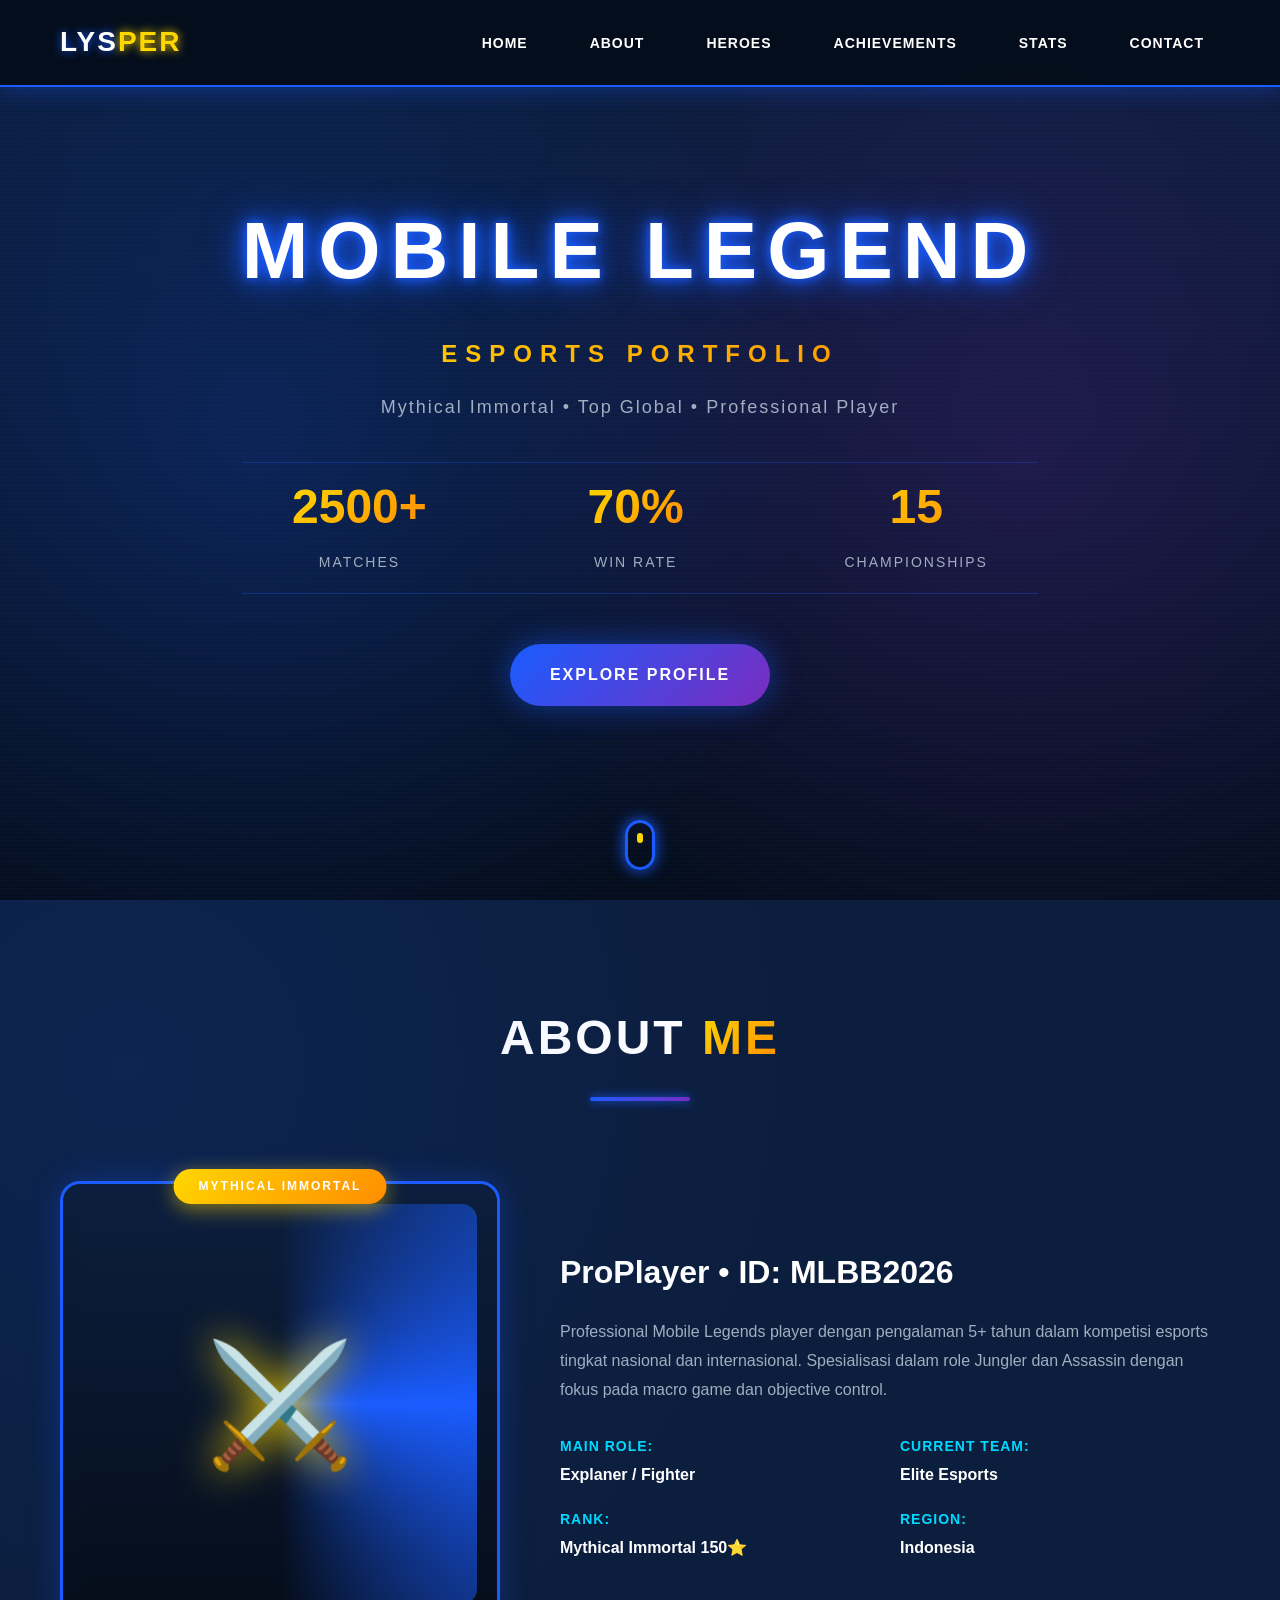
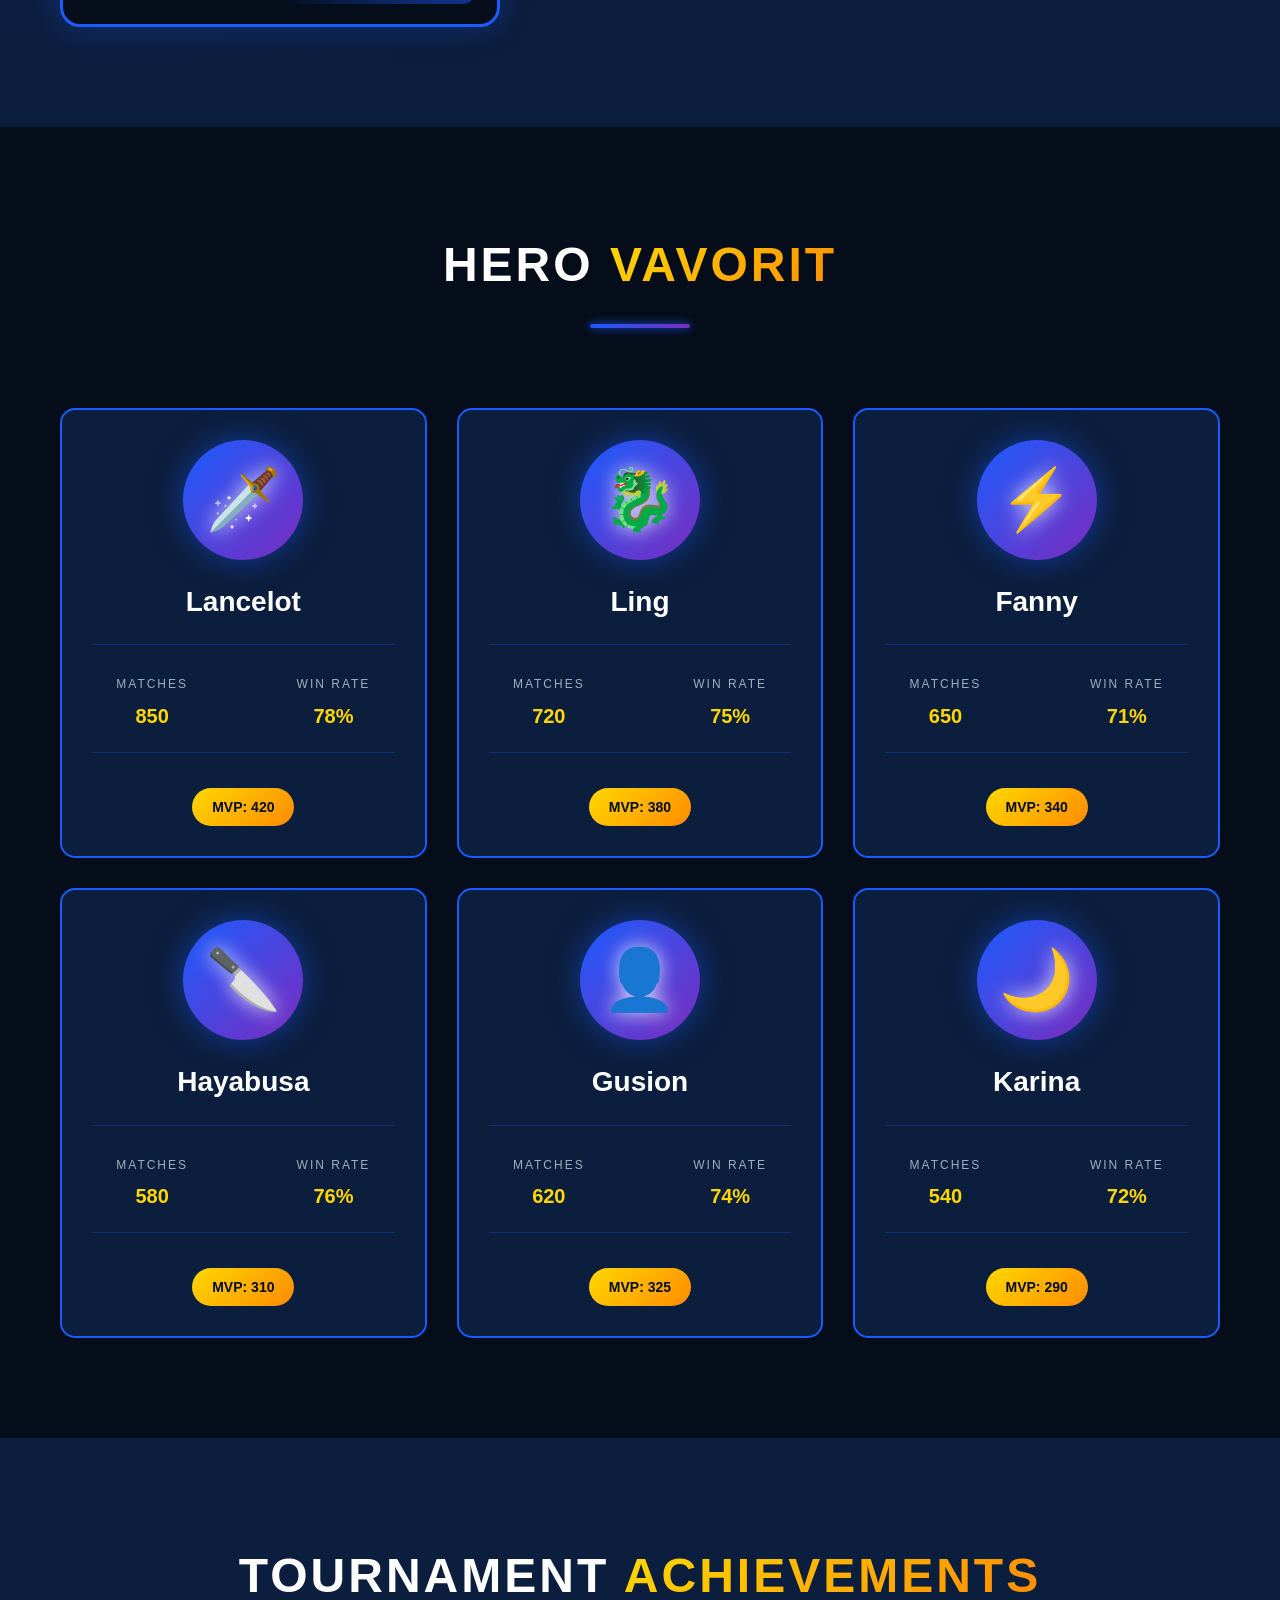
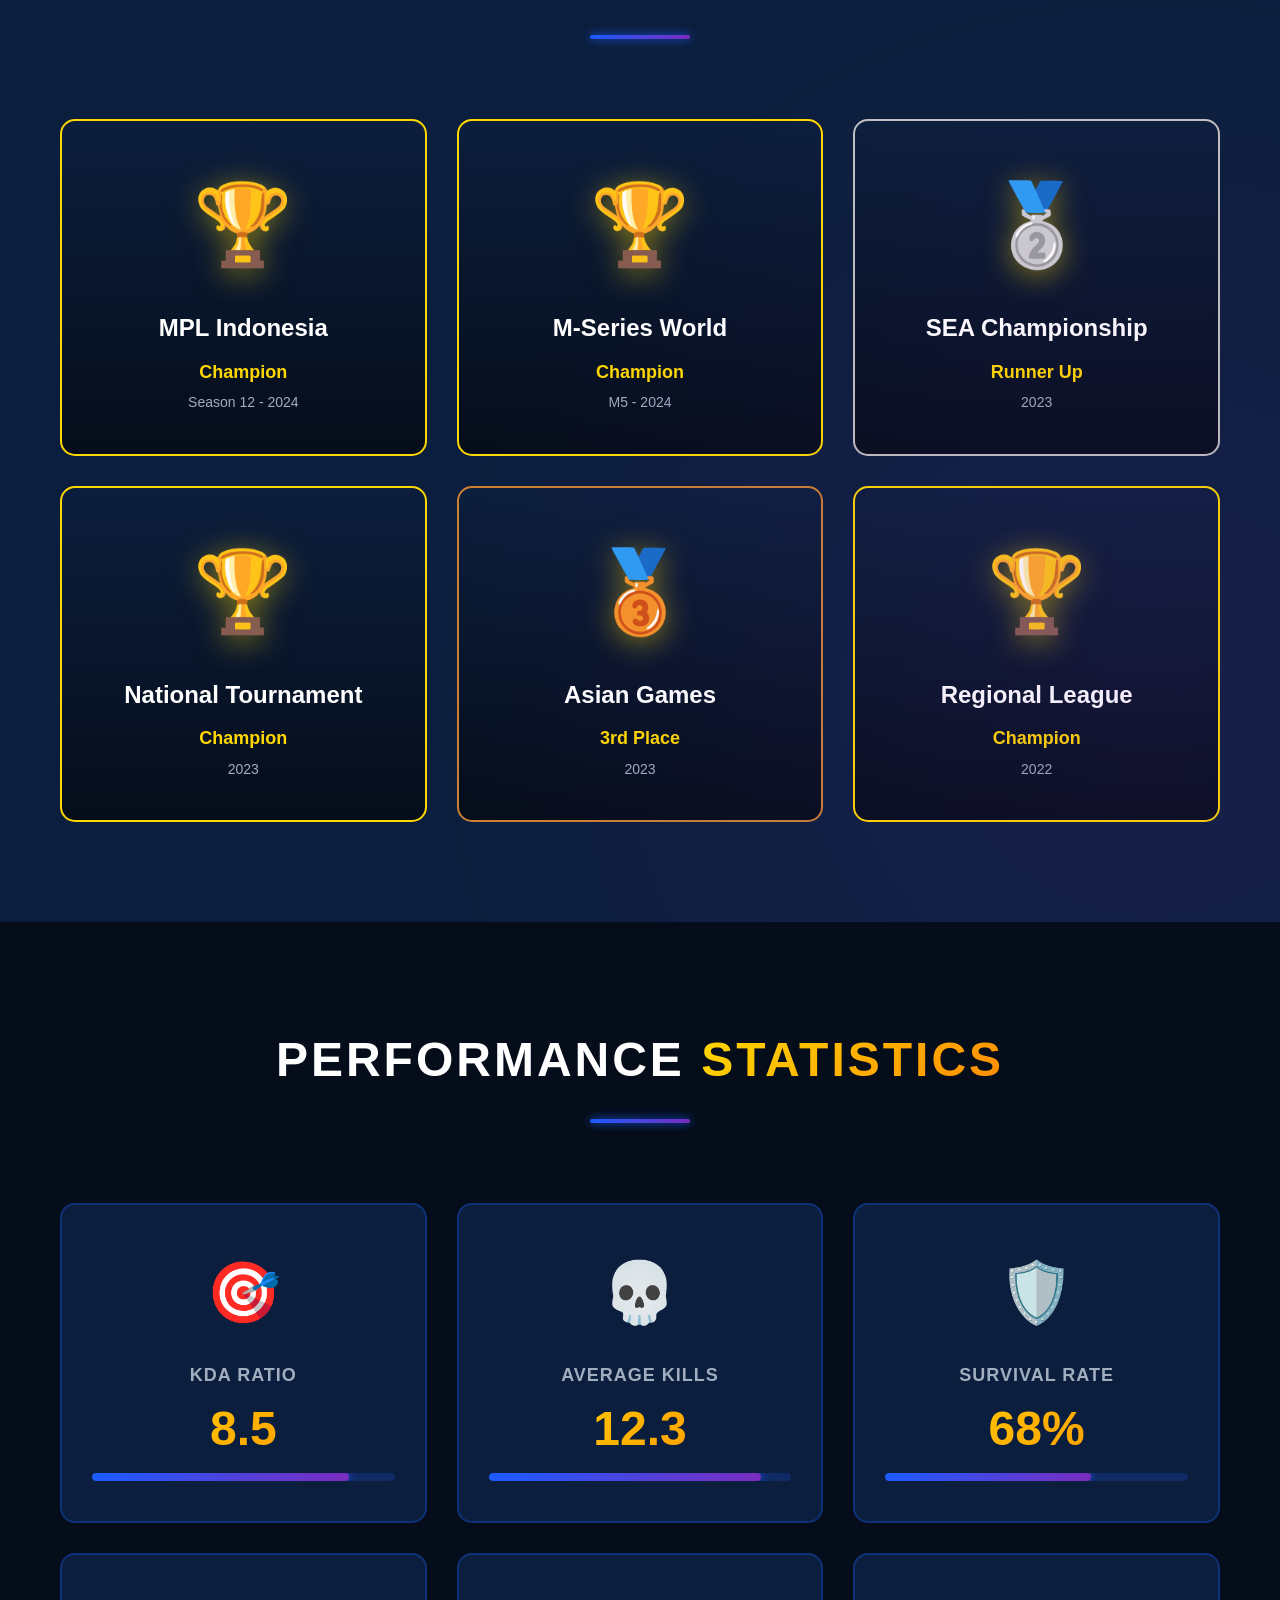
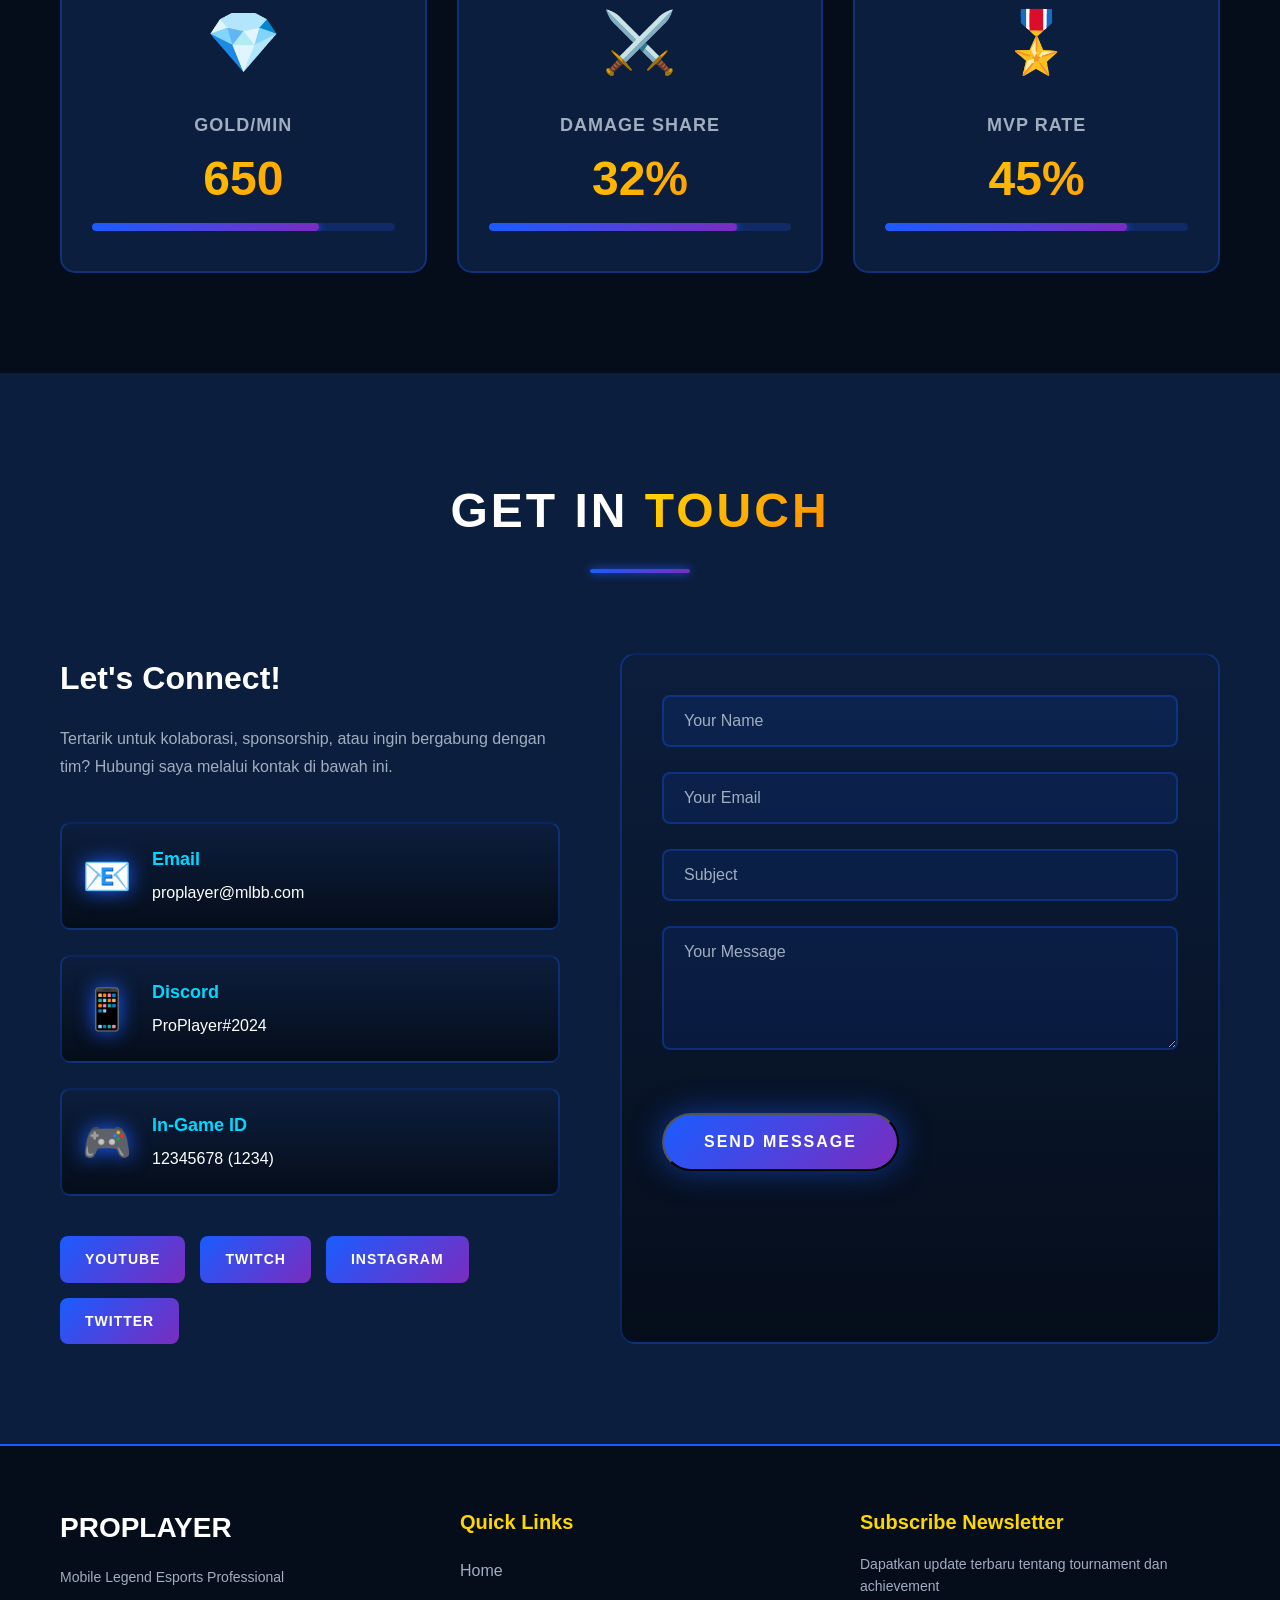
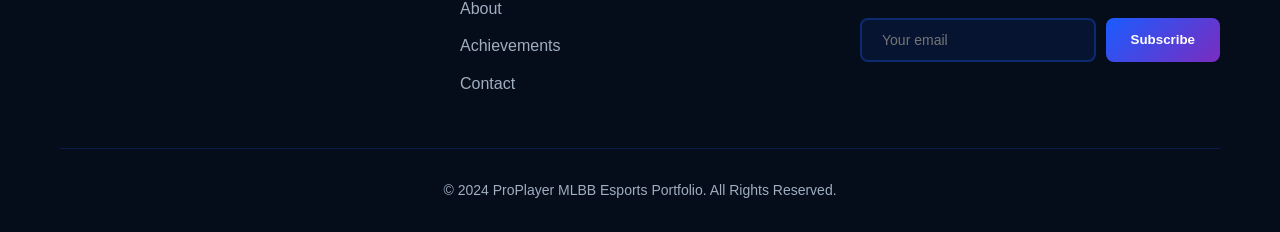
==== Team Lysper/portfolio.html @ 0e36c8f5 "Reorganize project: add Team Lysper and Tugas Pertemuan 2 folders, move existing files to pertemuan " ====
<!DOCTYPE html>
<html lang="id">
<head>
    <meta charset="UTF-8">
    <meta name="viewport" content="width=device-width, initial-scale=1.0">
    <title>ProPlayer - Mobile Legend Esports Portfolio</title>
    <link rel="stylesheet" href="portfolio.css">
</head>
<body>
    <!-- Navigation -->
    <nav class="navbar">
        <div class="container">
            <div class="nav-brand">
                <span class="logo-text">LYS<span class="highlight">PER</span></span>
            </div>
            <ul class="nav-menu">
                <li><a href="#home">Home</a></li>
                <li><a href="#about">About</a></li>
                <li><a href="#heroes">Heroes</a></li>
                <li><a href="#achievements">Achievements</a></li>
                <li><a href="#stats">Stats</a></li>
                <li><a href="#contact">Contact</a></li>
            </ul>
        </div>
    </nav>

    <!-- Hero Section -->
    <section id="home" class="hero">
        <div class="hero-overlay"></div>
        <div class="hero-content">
            <div class="glitch-wrapper">
                <h1 class="glitch" data-text="MOBILE LEGEND">MOBILE LEGEND</h1>
            </div>
            <h2 class="hero-subtitle">ESPORTS PORTFOLIO</h2>
            <p class="hero-description">Mythical Immortal • Top Global • Professional Player</p>
            <div class="hero-stats">
                <div class="stat-item">
                    <div class="stat-number">2500+</div>
                    <div class="stat-label">Matches</div>
                </div>
                <div class="stat-item">
                    <div class="stat-number">70%</div>
                    <div class="stat-label">Win Rate</div>
                </div>
                <div class="stat-item">
                    <div class="stat-number">15</div>
                    <div class="stat-label">Championships</div>
                </div>
            </div>
            <a href="#about" class="btn-primary">Explore Profile</a>
        </div>
        <div class="scroll-indicator">
            <div class="mouse"></div>
        </div>
    </section>

    <!-- About Section -->
    <section id="about" class="about">
        <div class="container">
            <div class="section-header">
                <h2 class="section-title">About <span class="highlight">Me</span></h2>
                <div class="title-underline"></div>
            </div>
            <div class="about-content">
                <div class="about-image">
                    <div class="image-frame">
                        <div class="rank-badge">MYTHICAL IMMORTAL</div>
                        <div class="image-placeholder">
                            <div class="mlbb-icon">⚔️</div>
                        </div>
                    </div>
                </div>
                <div class="about-text">
                    <h3>ProPlayer • ID: <span class="highlight">MLBB2026</span></h3>
                    <p class="about-description">
                        Professional Mobile Legends player dengan pengalaman 5+ tahun dalam kompetisi esports tingkat nasional dan internasional. 
                        Spesialisasi dalam role Jungler dan Assassin dengan fokus pada macro game dan objective control.
                    </p>
                    <div class="info-grid">
                        <div class="info-item">
                            <span class="info-label">Main Role:</span>
                            <span class="info-value">Explaner / Fighter</span>
                        </div>
                        <div class="info-item">
                            <span class="info-label">Current Team:</span>
                            <span class="info-value">Elite Esports</span>
                        </div>
                        <div class="info-item">
                            <span class="info-label">Rank:</span>
                            <span class="info-value">Mythical Immortal 150⭐</span>
                        </div>
                        <div class="info-item">
                            <span class="info-label">Region:</span>
                            <span class="info-value">Indonesia</span>
                        </div>
                    </div>
                </div>
            </div>
        </div>
    </section>

    <!-- Heroes Section -->
    <section id="heroes" class="heroes">
        <div class="container">
            <div class="section-header">
                <h2 class="section-title">Hero <span class="highlight">Vavorit</span></h2>
                <div class="title-underline"></div>
            </div>
            <div class="heroes-grid">
                <div class="hero-card">
                    <div class="hero-image">
                        <div class="hero-icon">🗡️</div>
                    </div>
                    <h3 class="hero-name">Lancelot</h3>
                    <div class="hero-stats">
                        <div class="hero-stat">
                            <span class="stat-label">Matches</span>
                            <span class="stat-value">850</span>
                        </div>
                        <div class="hero-stat">
                            <span class="stat-label">Win Rate</span>
                            <span class="stat-value">78%</span>
                        </div>
                    </div>
                    <div class="hero-badge">MVP: 420</div>
                </div>

                <div class="hero-card">
                    <div class="hero-image">
                        <div class="hero-icon">🐉</div>
                    </div>
                    <h3 class="hero-name">Ling</h3>
                    <div class="hero-stats">
                        <div class="hero-stat">
                            <span class="stat-label">Matches</span>
                            <span class="stat-value">720</span>
                        </div>
                        <div class="hero-stat">
                            <span class="stat-label">Win Rate</span>
                            <span class="stat-value">75%</span>
                        </div>
                    </div>
                    <div class="hero-badge">MVP: 380</div>
                </div>

                <div class="hero-card">
                    <div class="hero-image">
                        <div class="hero-icon">⚡</div>
                    </div>
                    <h3 class="hero-name">Fanny</h3>
                    <div class="hero-stats">
                        <div class="hero-stat">
                            <span class="stat-label">Matches</span>
                            <span class="stat-value">650</span>
                        </div>
                        <div class="hero-stat">
                            <span class="stat-label">Win Rate</span>
                            <span class="stat-value">71%</span>
                        </div>
                    </div>
                    <div class="hero-badge">MVP: 340</div>
                </div>

                <div class="hero-card">
                    <div class="hero-image">
                        <div class="hero-icon">🔪</div>
                    </div>
                    <h3 class="hero-name">Hayabusa</h3>
                    <div class="hero-stats">
                        <div class="hero-stat">
                            <span class="stat-label">Matches</span>
                            <span class="stat-value">580</span>
                        </div>
                        <div class="hero-stat">
                            <span class="stat-label">Win Rate</span>
                            <span class="stat-value">76%</span>
                        </div>
                    </div>
                    <div class="hero-badge">MVP: 310</div>
                </div>

                <div class="hero-card">
                    <div class="hero-image">
                        <div class="hero-icon">👤</div>
                    </div>
                    <h3 class="hero-name">Gusion</h3>
                    <div class="hero-stats">
                        <div class="hero-stat">
                            <span class="stat-label">Matches</span>
                            <span class="stat-value">620</span>
                        </div>
                        <div class="hero-stat">
                            <span class="stat-label">Win Rate</span>
                            <span class="stat-value">74%</span>
                        </div>
                    </div>
                    <div class="hero-badge">MVP: 325</div>
                </div>

                <div class="hero-card">
                    <div class="hero-image">
                        <div class="hero-icon">🌙</div>
                    </div>
                    <h3 class="hero-name">Karina</h3>
                    <div class="hero-stats">
                        <div class="hero-stat">
                            <span class="stat-label">Matches</span>
                            <span class="stat-value">540</span>
                        </div>
                        <div class="hero-stat">
                            <span class="stat-label">Win Rate</span>
                            <span class="stat-value">72%</span>
                        </div>
                    </div>
                    <div class="hero-badge">MVP: 290</div>
                </div>
            </div>
        </div>
    </section>

    <!-- Achievements Section -->
    <section id="achievements" class="achievements">
        <div class="container">
            <div class="section-header">
                <h2 class="section-title">Tournament <span class="highlight">Achievements</span></h2>
                <div class="title-underline"></div>
            </div>
            <div class="achievements-grid">
                <div class="achievement-card gold">
                    <div class="achievement-icon">🏆</div>
                    <h3>MPL Indonesia</h3>
                    <p class="achievement-position">Champion</p>
                    <p class="achievement-year">Season 12 - 2024</p>
                </div>
                <div class="achievement-card gold">
                    <div class="achievement-icon">🏆</div>
                    <h3>M-Series World</h3>
                    <p class="achievement-position">Champion</p>
                    <p class="achievement-year">M5 - 2024</p>
                </div>
                <div class="achievement-card silver">
                    <div class="achievement-icon">🥈</div>
                    <h3>SEA Championship</h3>
                    <p class="achievement-position">Runner Up</p>
                    <p class="achievement-year">2023</p>
                </div>
                <div class="achievement-card gold">
                    <div class="achievement-icon">🏆</div>
                    <h3>National Tournament</h3>
                    <p class="achievement-position">Champion</p>
                    <p class="achievement-year">2023</p>
                </div>
                <div class="achievement-card bronze">
                    <div class="achievement-icon">🥉</div>
                    <h3>Asian Games</h3>
                    <p class="achievement-position">3rd Place</p>
                    <p class="achievement-year">2023</p>
                </div>
                <div class="achievement-card gold">
                    <div class="achievement-icon">🏆</div>
                    <h3>Regional League</h3>
                    <p class="achievement-position">Champion</p>
                    <p class="achievement-year">2022</p>
                </div>
            </div>
        </div>
    </section>

    <!-- Stats Section -->
    <section id="stats" class="stats">
        <div class="container">
            <div class="section-header">
                <h2 class="section-title">Performance <span class="highlight">Statistics</span></h2>
                <div class="title-underline"></div>
            </div>
            <div class="stats-grid">
                <div class="stat-card">
                    <div class="stat-icon">🎯</div>
                    <h3 class="stat-title">KDA Ratio</h3>
                    <p class="stat-number">8.5</p>
                    <div class="stat-bar">
                        <div class="stat-fill" style="width: 85%"></div>
                    </div>
                </div>
                <div class="stat-card">
                    <div class="stat-icon">💀</div>
                    <h3 class="stat-title">Average Kills</h3>
                    <p class="stat-number">12.3</p>
                    <div class="stat-bar">
                        <div class="stat-fill" style="width: 90%"></div>
                    </div>
                </div>
                <div class="stat-card">
                    <div class="stat-icon">🛡️</div>
                    <h3 class="stat-title">Survival Rate</h3>
                    <p class="stat-number">68%</p>
                    <div class="stat-bar">
                        <div class="stat-fill" style="width: 68%"></div>
                    </div>
                </div>
                <div class="stat-card">
                    <div class="stat-icon">💎</div>
                    <h3 class="stat-title">Gold/Min</h3>
                    <p class="stat-number">650</p>
                    <div class="stat-bar">
                        <div class="stat-fill" style="width: 75%"></div>
                    </div>
                </div>
                <div class="stat-card">
                    <div class="stat-icon">⚔️</div>
                    <h3 class="stat-title">Damage Share</h3>
                    <p class="stat-number">32%</p>
                    <div class="stat-bar">
                        <div class="stat-fill" style="width: 82%"></div>
                    </div>
                </div>
                <div class="stat-card">
                    <div class="stat-icon">🎖️</div>
                    <h3 class="stat-title">MVP Rate</h3>
                    <p class="stat-number">45%</p>
                    <div class="stat-bar">
                        <div class="stat-fill" style="width: 80%"></div>
                    </div>
                </div>
            </div>
        </div>
    </section>

    <!-- Contact Section -->
    <section id="contact" class="contact">
        <div class="container">
            <div class="section-header">
                <h2 class="section-title">Get In <span class="highlight">Touch</span></h2>
                <div class="title-underline"></div>
            </div>
            <div class="contact-content">
                <div class="contact-info">
                    <h3>Let's Connect!</h3>
                    <p>Tertarik untuk kolaborasi, sponsorship, atau ingin bergabung dengan tim? Hubungi saya melalui kontak di bawah ini.</p>
                    <div class="contact-methods">
                        <div class="contact-method">
                            <div class="method-icon">📧</div>
                            <div class="method-info">
                                <h4>Email</h4>
                                <p>proplayer@mlbb.com</p>
                            </div>
                        </div>
                        <div class="contact-method">
                            <div class="method-icon">📱</div>
                            <div class="method-info">
                                <h4>Discord</h4>
                                <p>ProPlayer#2024</p>
                            </div>
                        </div>
                        <div class="contact-method">
                            <div class="method-icon">🎮</div>
                            <div class="method-info">
                                <h4>In-Game ID</h4>
                                <p>12345678 (1234)</p>
                            </div>
                        </div>
                    </div>
                    <div class="social-links">
                        <a href="#" class="social-link">YOUTUBE</a>
                        <a href="#" class="social-link">TWITCH</a>
                        <a href="#" class="social-link">INSTAGRAM</a>
                        <a href="#" class="social-link">TWITTER</a>
                    </div>
                </div>
                <div class="contact-form">
                    <form>
                        <div class="form-group">
                            <input type="text" placeholder="Your Name" required>
                        </div>
                        <div class="form-group">
                            <input type="email" placeholder="Your Email" required>
                        </div>
                        <div class="form-group">
                            <input type="text" placeholder="Subject">
                        </div>
                        <div class="form-group">
                            <textarea rows="5" placeholder="Your Message" required></textarea>
                        </div>
                        <button type="submit" class="btn-primary">Send Message</button>
                    </form>
                </div>
            </div>
        </div>
    </section>

    <!-- Footer -->
    <footer class="footer">
        <div class="container">
            <div class="footer-content">
                <div class="footer-brand">
                    <h3>PRO<span class="highlight">PLAYER</span></h3>
                    <p>Mobile Legend Esports Professional</p>
                </div>
                <div class="footer-links">
                    <h4>Quick Links</h4>
                    <ul>
                        <li><a href="#home">Home</a></li>
                        <li><a href="#about">About</a></li>
                        <li><a href="#achievements">Achievements</a></li>
                        <li><a href="#contact">Contact</a></li>
                    </ul>
                </div>
                <div class="footer-newsletter">
                    <h4>Subscribe Newsletter</h4>
                    <p>Dapatkan update terbaru tentang tournament dan achievement</p>
                    <div class="newsletter-form">
                        <input type="email" placeholder="Your email">
                        <button type="submit" class="btn-subscribe">Subscribe</button>
                    </div>
                </div>
            </div>
            <div class="footer-bottom">
                <p>&copy; 2024 ProPlayer MLBB Esports Portfolio. All Rights Reserved.</p>
            </div>
        </div>
    </footer>
</body>
</html>
---- Team Lysper/portfolio.css ----
/* ==================== */
/* RESET & BASE STYLES */
/* ==================== */

* {
    margin: 0;
    padding: 0;
    box-sizing: border-box;
}

:root {
    /* Mobile Legend Color Palette */
    --primary-blue: #1a5cff;
    --primary-purple: #7b2cbf;
    --primary-gold: #ffd700;
    --secondary-blue: #0ea5e9;
    --dark-blue: #0c1e3d;
    --darker-blue: #050d1a;
    --accent-cyan: #00d9ff;
    --accent-pink: #ff006e;
    --text-white: #ffffff;
    --text-gray: #a0aec0;
    --gradient-primary: linear-gradient(135deg, #1a5cff 0%, #7b2cbf 100%);
    --gradient-gold: linear-gradient(135deg, #ffd700 0%, #ff8c00 100%);
    --gradient-dark: linear-gradient(180deg, #0c1e3d 0%, #050d1a 100%);
}

html {
    scroll-behavior: smooth;
}

body {
    font-family: 'Segoe UI', Tahoma, Geneva, Verdana, sans-serif;
    background: var(--darker-blue);
    color: var(--text-white);
    line-height: 1.6;
    overflow-x: hidden;
}

.container {
    max-width: 1200px;
    margin: 0 auto;
    padding: 0 20px;
}

section {
    padding: 100px 0;
    position: relative;
}

/* ==================== */
/* NAVIGATION */
/* ==================== */

.navbar {
    position: fixed;
    top: 0;
    width: 100%;
    background: rgba(5, 13, 26, 0.95);
    backdrop-filter: blur(10px);
    z-index: 1000;
    padding: 20px 0;
    border-bottom: 2px solid var(--primary-blue);
    box-shadow: 0 4px 20px rgba(26, 92, 255, 0.3);
}

.navbar .container {
    display: flex;
    justify-content: space-between;
    align-items: center;
}

.nav-brand .logo-text {
    font-size: 28px;
    font-weight: bold;
    letter-spacing: 2px;
    color: var(--text-white);
    text-shadow: 0 0 10px var(--primary-blue);
}

.nav-brand .highlight {
    color: var(--primary-gold);
    text-shadow: 0 0 10px var(--primary-gold);
}

.nav-menu {
    display: flex;
    list-style: none;
    gap: 30px;
}

.nav-menu a {
    color: var(--text-white);
    text-decoration: none;
    font-weight: 600;
    font-size: 14px;
    letter-spacing: 1px;
    text-transform: uppercase;
    padding: 8px 16px;
    border-radius: 5px;
    transition: all 0.3s ease;
    position: relative;
}

.nav-menu a::before {
    content: '';
    position: absolute;
    bottom: 0;
    left: 50%;
    width: 0;
    height: 2px;
    background: var(--gradient-primary);
    transition: all 0.3s ease;
    transform: translateX(-50%);
}

.nav-menu a:hover {
    color: var(--accent-cyan);
    text-shadow: 0 0 10px var(--accent-cyan);
}

.nav-menu a:hover::before {
    width: 100%;
}

/* ==================== */
/* HERO SECTION */
/* ==================== */

.hero {
    height: 100vh;
    display: flex;
    align-items: center;
    justify-content: center;
    position: relative;
    background: var(--gradient-dark);
    overflow: hidden;
}

.hero::before {
    content: '';
    position: absolute;
    top: 0;
    left: 0;
    right: 0;
    bottom: 0;
    background: 
        radial-gradient(circle at 20% 50%, rgba(26, 92, 255, 0.2) 0%, transparent 50%),
        radial-gradient(circle at 80% 50%, rgba(123, 44, 191, 0.2) 0%, transparent 50%);
    animation: pulse 8s ease-in-out infinite;
}

@keyframes pulse {
    0%, 100% { opacity: 0.5; }
    50% { opacity: 1; }
}

.hero-overlay {
    position: absolute;
    top: 0;
    left: 0;
    right: 0;
    bottom: 0;
    background: 
        repeating-linear-gradient(
            0deg,
            transparent,
            transparent 2px,
            rgba(26, 92, 255, 0.03) 2px,
            rgba(26, 92, 255, 0.03) 4px
        );
    pointer-events: none;
}

.hero-content {
    text-align: center;
    z-index: 10;
    position: relative;
}

/* Glitch Effect */
.glitch-wrapper {
    position: relative;
}

.glitch {
    font-size: 80px;
    font-weight: 900;
    letter-spacing: 10px;
    color: var(--text-white);
    text-shadow: 
        0 0 10px var(--primary-blue),
        0 0 20px var(--primary-blue),
        0 0 40px var(--primary-blue);
    animation: glitch 3s infinite;
    position: relative;
}

@keyframes glitch {
    0%, 90%, 100% {
        transform: translate(0);
    }
    20% {
        transform: translate(-2px, 2px);
    }
    40% {
        transform: translate(-2px, -2px);
    }
    60% {
        transform: translate(2px, 2px);
    }
    80% {
        transform: translate(2px, -2px);
    }
}

.hero-subtitle {
    font-size: 24px;
    letter-spacing: 8px;
    margin-top: 20px;
    background: var(--gradient-gold);
    -webkit-background-clip: text;
    -webkit-text-fill-color: transparent;
    background-clip: text;
    font-weight: 700;
}

.hero-description {
    font-size: 18px;
    color: var(--text-gray);
    margin: 20px 0 40px;
    letter-spacing: 2px;
}

.hero-stats {
    display: flex;
    justify-content: center;
    gap: 60px;
    margin: 40px 0;
}

.stat-item {
    text-align: center;
}

.stat-number {
    font-size: 48px;
    font-weight: 900;
    background: var(--gradient-gold);
    -webkit-background-clip: text;
    -webkit-text-fill-color: transparent;
    background-clip: text;
    line-height: 1;
}

.stat-label {
    font-size: 14px;
    color: var(--text-gray);
    text-transform: uppercase;
    letter-spacing: 2px;
    margin-top: 10px;
}

.btn-primary {
    display: inline-block;
    padding: 18px 40px;
    background: var(--gradient-primary);
    color: var(--text-white);
    text-decoration: none;
    font-weight: 700;
    font-size: 16px;
    letter-spacing: 2px;
    text-transform: uppercase;
    border-radius: 50px;
    margin-top: 30px;
    box-shadow: 0 0 30px rgba(26, 92, 255, 0.5);
    transition: all 0.3s ease;
    position: relative;
    overflow: hidden;
}

.btn-primary::before {
    content: '';
    position: absolute;
    top: 50%;
    left: 50%;
    width: 0;
    height: 0;
    border-radius: 50%;
    background: rgba(255, 255, 255, 0.2);
    transform: translate(-50%, -50%);
    transition: width 0.6s, height 0.6s;
}

.btn-primary:hover::before {
    width: 300px;
    height: 300px;
}

.btn-primary:hover {
    transform: translateY(-5px);
    box-shadow: 0 10px 40px rgba(26, 92, 255, 0.8);
}

/* Scroll Indicator */
.scroll-indicator {
    position: absolute;
    bottom: 30px;
    left: 50%;
    transform: translateX(-50%);
    animation: bounce 2s infinite;
}

@keyframes bounce {
    0%, 20%, 50%, 80%, 100% {
        transform: translateX(-50%) translateY(0);
    }
    40% {
        transform: translateX(-50%) translateY(-20px);
    }
    60% {
        transform: translateX(-50%) translateY(-10px);
    }
}

.mouse {
    width: 30px;
    height: 50px;
    border: 3px solid var(--primary-blue);
    border-radius: 20px;
    position: relative;
    box-shadow: 0 0 15px var(--primary-blue);
}

.mouse::before {
    content: '';
    position: absolute;
    top: 10px;
    left: 50%;
    width: 6px;
    height: 10px;
    background: var(--primary-gold);
    border-radius: 3px;
    transform: translateX(-50%);
    animation: scroll 1.5s infinite;
}

@keyframes scroll {
    0% {
        top: 10px;
        opacity: 1;
    }
    100% {
        top: 30px;
        opacity: 0;
    }
}

/* ==================== */
/* SECTION HEADERS */
/* ==================== */

.section-header {
    text-align: center;
    margin-bottom: 80px;
}

.section-title {
    font-size: 48px;
    font-weight: 900;
    letter-spacing: 3px;
    text-transform: uppercase;
    margin-bottom: 20px;
}

.section-title .highlight {
    background: var(--gradient-gold);
    -webkit-background-clip: text;
    -webkit-text-fill-color: transparent;
    background-clip: text;
}

.title-underline {
    width: 100px;
    height: 4px;
    background: var(--gradient-primary);
    margin: 0 auto;
    border-radius: 2px;
    box-shadow: 0 0 10px var(--primary-blue);
}

/* ==================== */
/* ABOUT SECTION */
/* ==================== */

.about {
    background: var(--dark-blue);
    position: relative;
}

.about::before {
    content: '';
    position: absolute;
    top: 0;
    left: 0;
    right: 0;
    bottom: 0;
    background: 
        radial-gradient(circle at 10% 20%, rgba(26, 92, 255, 0.1) 0%, transparent 50%);
    pointer-events: none;
}

.about-content {
    display: grid;
    grid-template-columns: 1fr 1.5fr;
    gap: 60px;
    align-items: center;
}

.about-image {
    position: relative;
}

.image-frame {
    position: relative;
    border: 3px solid var(--primary-blue);
    border-radius: 20px;
    padding: 20px;
    background: var(--gradient-dark);
    box-shadow: 0 0 30px rgba(26, 92, 255, 0.3);
    transition: all 0.5s ease;
}

.image-frame:hover {
    transform: translateY(-10px);
    box-shadow: 0 20px 50px rgba(26, 92, 255, 0.5);
}

.rank-badge {
    position: absolute;
    top: -15px;
    left: 50%;
    transform: translateX(-50%);
    background: var(--gradient-gold);
    padding: 8px 25px;
    border-radius: 20px;
    font-weight: 900;
    font-size: 12px;
    letter-spacing: 2px;
    box-shadow: 0 5px 20px rgba(255, 215, 0, 0.5);
    z-index: 10;
}

.image-placeholder {
    width: 100%;
    height: 400px;
    background: var(--gradient-dark);
    border-radius: 15px;
    display: flex;
    align-items: center;
    justify-content: center;
    position: relative;
    overflow: hidden;
}

.image-placeholder::before {
    content: '';
    position: absolute;
    top: -50%;
    left: -50%;
    width: 200%;
    height: 200%;
    background: conic-gradient(
        from 0deg,
        transparent 0deg,
        var(--primary-blue) 90deg,
        transparent 180deg
    );
    animation: rotate 4s linear infinite;
}

@keyframes rotate {
    100% {
        transform: rotate(360deg);
    }
}

.mlbb-icon {
    font-size: 120px;
    z-index: 10;
    position: relative;
    filter: drop-shadow(0 0 20px var(--primary-gold));
}

.about-text h3 {
    font-size: 32px;
    margin-bottom: 20px;
    color: var(--text-white);
}

.about-description {
    color: var(--text-gray);
    font-size: 16px;
    line-height: 1.8;
    margin-bottom: 30px;
}

.info-grid {
    display: grid;
    grid-template-columns: repeat(2, 1fr);
    gap: 20px;
}

.info-item {
    display: flex;
    flex-direction: column;
    gap: 5px;
}

.info-label {
    color: var(--accent-cyan);
    font-size: 14px;
    font-weight: 600;
    text-transform: uppercase;
    letter-spacing: 1px;
}

.info-value {
    color: var(--text-white);
    font-size: 16px;
    font-weight: 700;
}

/* ==================== */
/* HEROES SECTION */
/* ==================== */

.heroes {
    background: var(--darker-blue);
}

.heroes-grid {
    display: grid;
    grid-template-columns: repeat(auto-fit, minmax(300px, 1fr));
    gap: 30px;
}

.hero-card {
    background: var(--dark-blue);
    border: 2px solid var(--primary-blue);
    border-radius: 15px;
    padding: 30px;
    text-align: center;
    transition: all 0.4s ease;
    position: relative;
    overflow: hidden;
}

.hero-card::before {
    content: '';
    position: absolute;
    top: 0;
    left: -100%;
    width: 100%;
    height: 100%;
    background: linear-gradient(90deg, transparent, rgba(26, 92, 255, 0.2), transparent);
    transition: left 0.5s ease;
}

.hero-card:hover::before {
    left: 100%;
}

.hero-card:hover {
    transform: translateY(-15px) scale(1.05);
    box-shadow: 0 20px 50px rgba(26, 92, 255, 0.6);
    border-color: var(--accent-cyan);
}

.hero-image {
    width: 120px;
    height: 120px;
    margin: 0 auto 20px;
    background: var(--gradient-primary);
    border-radius: 50%;
    display: flex;
    align-items: center;
    justify-content: center;
    box-shadow: 0 0 30px rgba(26, 92, 255, 0.5);
    transition: all 0.4s ease;
}

.hero-card:hover .hero-image {
    transform: rotateY(360deg);
    box-shadow: 0 0 50px rgba(0, 217, 255, 0.8);
}

.hero-icon {
    font-size: 60px;
    filter: drop-shadow(0 0 10px rgba(255, 255, 255, 0.8));
}

.hero-name {
    font-size: 28px;
    font-weight: 900;
    margin-bottom: 20px;
    color: var(--text-white);
}

.hero-stats {
    display: flex;
    justify-content: space-around;
    margin: 20px 0;
    padding: 20px 0;
    border-top: 1px solid rgba(26, 92, 255, 0.3);
    border-bottom: 1px solid rgba(26, 92, 255, 0.3);
}

.hero-stat {
    display: flex;
    flex-direction: column;
    gap: 5px;
}

.hero-stat .stat-label {
    font-size: 12px;
    color: var(--text-gray);
}

.hero-stat .stat-value {
    font-size: 20px;
    font-weight: 900;
    color: var(--primary-gold);
}

.hero-badge {
    display: inline-block;
    background: var(--gradient-gold);
    padding: 8px 20px;
    border-radius: 20px;
    font-weight: 700;
    font-size: 14px;
    color: var(--darker-blue);
    margin-top: 15px;
}

/* ==================== */
/* ACHIEVEMENTS SECTION */
/* ==================== */

.achievements {
    background: var(--dark-blue);
    position: relative;
}

.achievements::after {
    content: '';
    position: absolute;
    top: 0;
    left: 0;
    right: 0;
    bottom: 0;
    background: 
        radial-gradient(circle at 90% 80%, rgba(123, 44, 191, 0.1) 0%, transparent 50%);
    pointer-events: none;
}

.achievements-grid {
    display: grid;
    grid-template-columns: repeat(auto-fit, minmax(280px, 1fr));
    gap: 30px;
}

.achievement-card {
    background: var(--gradient-dark);
    border-radius: 15px;
    padding: 40px 30px;
    text-align: center;
    transition: all 0.4s ease;
    position: relative;
    overflow: hidden;
    border: 2px solid transparent;
}

.achievement-card::before {
    content: '';
    position: absolute;
    top: -50%;
    left: -50%;
    width: 200%;
    height: 200%;
    background: radial-gradient(circle, rgba(255, 215, 0, 0.1) 0%, transparent 70%);
    opacity: 0;
    transition: opacity 0.4s ease;
}

.achievement-card:hover::before {
    opacity: 1;
}

.achievement-card.gold {
    border-color: var(--primary-gold);
}

.achievement-card.silver {
    border-color: #c0c0c0;
}

.achievement-card.bronze {
    border-color: #cd7f32;
}

.achievement-card:hover {
    transform: translateY(-10px) rotateX(5deg);
    box-shadow: 0 20px 50px rgba(255, 215, 0, 0.3);
}

.achievement-icon {
    font-size: 80px;
    margin-bottom: 20px;
    filter: drop-shadow(0 5px 15px rgba(255, 215, 0, 0.5));
    animation: float 3s ease-in-out infinite;
}

@keyframes float {
    0%, 100% {
        transform: translateY(0);
    }
    50% {
        transform: translateY(-15px);
    }
}

.achievement-card h3 {
    font-size: 24px;
    font-weight: 900;
    margin-bottom: 10px;
    color: var(--text-white);
}

.achievement-position {
    font-size: 18px;
    font-weight: 700;
    color: var(--primary-gold);
    margin-bottom: 5px;
}

.achievement-year {
    font-size: 14px;
    color: var(--text-gray);
}

/* ==================== */
/* STATS SECTION */
/* ==================== */

.stats {
    background: var(--darker-blue);
}

.stats-grid {
    display: grid;
    grid-template-columns: repeat(auto-fit, minmax(300px, 1fr));
    gap: 30px;
}

.stat-card {
    background: var(--dark-blue);
    border: 2px solid rgba(26, 92, 255, 0.3);
    border-radius: 15px;
    padding: 40px 30px;
    text-align: center;
    transition: all 0.3s ease;
    position: relative;
    overflow: hidden;
}

.stat-card::before {
    content: '';
    position: absolute;
    top: 0;
    left: 0;
    width: 100%;
    height: 100%;
    background: var(--gradient-primary);
    opacity: 0;
    transition: opacity 0.3s ease;
    z-index: 0;
}

.stat-card:hover::before {
    opacity: 0.1;
}

.stat-card:hover {
    transform: translateY(-10px);
    border-color: var(--accent-cyan);
    box-shadow: 0 15px 40px rgba(26, 92, 255, 0.4);
}

.stat-icon {
    font-size: 60px;
    margin-bottom: 20px;
    position: relative;
    z-index: 1;
}

.stat-title {
    font-size: 18px;
    color: var(--text-gray);
    margin-bottom: 15px;
    text-transform: uppercase;
    letter-spacing: 1px;
    position: relative;
    z-index: 1;
}

.stat-number {
    font-size: 48px;
    font-weight: 900;
    background: var(--gradient-gold);
    -webkit-background-clip: text;
    -webkit-text-fill-color: transparent;
    background-clip: text;
    margin-bottom: 20px;
    position: relative;
    z-index: 1;
}

.stat-bar {
    width: 100%;
    height: 8px;
    background: rgba(26, 92, 255, 0.2);
    border-radius: 10px;
    overflow: hidden;
    position: relative;
    z-index: 1;
}

.stat-fill {
    height: 100%;
    background: var(--gradient-primary);
    border-radius: 10px;
    box-shadow: 0 0 10px var(--primary-blue);
    transition: width 2s ease;
    animation: fillBar 2s ease forwards;
}

@keyframes fillBar {
    from {
        width: 0;
    }
}

/* ==================== */
/* CONTACT SECTION */
/* ==================== */

.contact {
    background: var(--dark-blue);
}

.contact-content {
    display: grid;
    grid-template-columns: 1fr 1.2fr;
    gap: 60px;
}

.contact-info h3 {
    font-size: 32px;
    margin-bottom: 20px;
}

.contact-info p {
    color: var(--text-gray);
    margin-bottom: 40px;
    line-height: 1.8;
}

.contact-methods {
    display: flex;
    flex-direction: column;
    gap: 25px;
    margin-bottom: 40px;
}

.contact-method {
    display: flex;
    align-items: center;
    gap: 20px;
    padding: 20px;
    background: var(--gradient-dark);
    border-radius: 10px;
    border: 2px solid rgba(26, 92, 255, 0.3);
    transition: all 0.3s ease;
}

.contact-method:hover {
    border-color: var(--accent-cyan);
    transform: translateX(10px);
    box-shadow: 0 5px 20px rgba(26, 92, 255, 0.3);
}

.method-icon {
    font-size: 40px;
    filter: drop-shadow(0 0 10px var(--primary-blue));
}

.method-info h4 {
    font-size: 18px;
    margin-bottom: 5px;
    color: var(--accent-cyan);
}

.method-info p {
    margin: 0;
    font-size: 16px;
    color: var(--text-white);
}

.social-links {
    display: flex;
    gap: 15px;
    flex-wrap: wrap;
}

.social-link {
    padding: 12px 25px;
    background: var(--gradient-primary);
    color: var(--text-white);
    text-decoration: none;
    border-radius: 8px;
    font-weight: 700;
    font-size: 14px;
    letter-spacing: 1px;
    transition: all 0.3s ease;
}

.social-link:hover {
    transform: translateY(-5px);
    box-shadow: 0 10px 25px rgba(26, 92, 255, 0.5);
}

.contact-form {
    background: var(--gradient-dark);
    padding: 40px;
    border-radius: 15px;
    border: 2px solid rgba(26, 92, 255, 0.3);
}

.form-group {
    margin-bottom: 25px;
}

.form-group input,
.form-group textarea {
    width: 100%;
    padding: 15px 20px;
    background: rgba(26, 92, 255, 0.1);
    border: 2px solid rgba(26, 92, 255, 0.3);
    border-radius: 8px;
    color: var(--text-white);
    font-size: 16px;
    font-family: inherit;
    transition: all 0.3s ease;
}

.form-group input:focus,
.form-group textarea:focus {
    outline: none;
    border-color: var(--accent-cyan);
    box-shadow: 0 0 15px rgba(0, 217, 255, 0.3);
    background: rgba(26, 92, 255, 0.15);
}

.form-group input::placeholder,
.form-group textarea::placeholder {
    color: var(--text-gray);
}

.form-group textarea {
    resize: vertical;
    min-height: 120px;
}

/* ==================== */
/* FOOTER */
/* ==================== */

.footer {
    background: var(--darker-blue);
    padding: 60px 0 30px;
    border-top: 2px solid var(--primary-blue);
}

.footer-content {
    display: grid;
    grid-template-columns: repeat(auto-fit, minmax(250px, 1fr));
    gap: 40px;
    margin-bottom: 40px;
}

.footer-brand h3 {
    font-size: 28px;
    margin-bottom: 15px;
}

.footer-brand p {
    color: var(--text-gray);
    font-size: 14px;
}

.footer-links h4 {
    font-size: 20px;
    margin-bottom: 20px;
    color: var(--primary-gold);
}

.footer-links ul {
    list-style: none;
}

.footer-links ul li {
    margin-bottom: 12px;
}

.footer-links ul li a {
    color: var(--text-gray);
    text-decoration: none;
    transition: all 0.3s ease;
}

.footer-links ul li a:hover {
    color: var(--accent-cyan);
    padding-left: 10px;
}

.footer-newsletter h4 {
    font-size: 20px;
    margin-bottom: 15px;
    color: var(--primary-gold);
}

.footer-newsletter p {
    color: var(--text-gray);
    font-size: 14px;
    margin-bottom: 20px;
}

.newsletter-form {
    display: flex;
    gap: 10px;
}

.newsletter-form input {
    flex: 1;
    padding: 12px 20px;
    background: rgba(26, 92, 255, 0.1);
    border: 2px solid rgba(26, 92, 255, 0.3);
    border-radius: 8px;
    color: var(--text-white);
    font-size: 14px;
}

.newsletter-form input:focus {
    outline: none;
    border-color: var(--accent-cyan);
}

.btn-subscribe {
    padding: 12px 25px;
    background: var(--gradient-primary);
    color: var(--text-white);
    border: none;
    border-radius: 8px;
    font-weight: 700;
    cursor: pointer;
    transition: all 0.3s ease;
}

.btn-subscribe:hover {
    transform: translateY(-3px);
    box-shadow: 0 5px 20px rgba(26, 92, 255, 0.5);
}

.footer-bottom {
    text-align: center;
    padding-top: 30px;
    border-top: 1px solid rgba(26, 92, 255, 0.2);
}

.footer-bottom p {
    color: var(--text-gray);
    font-size: 14px;
}

/* ==================== */
/* RESPONSIVE DESIGN */
/* ==================== */

@media (max-width: 768px) {
    .nav-menu {
        display: none;
    }

    .glitch {
        font-size: 48px;
        letter-spacing: 5px;
    }

    .hero-subtitle {
        font-size: 18px;
        letter-spacing: 4px;
    }

    .hero-stats {
        flex-direction: column;
        gap: 30px;
    }

    .stat-number {
        font-size: 36px;
    }

    .section-title {
        font-size: 36px;
    }

    .about-content {
        grid-template-columns: 1fr;
    }

    .info-grid {
        grid-template-columns: 1fr;
    }

    .heroes-grid {
        grid-template-columns: 1fr;
    }

    .achievements-grid {
        grid-template-columns: 1fr;
    }

    .stats-grid {
        grid-template-columns: 1fr;
    }

    .contact-content {
        grid-template-columns: 1fr;
    }

    .footer-content {
        grid-template-columns: 1fr;
    }

    section {
        padding: 60px 0;
    }
}

@media (max-width: 480px) {
    .glitch {
        font-size: 36px;
        letter-spacing: 3px;
    }

    .hero-subtitle {
        font-size: 16px;
        letter-spacing: 3px;
    }

    .hero-description {
        font-size: 14px;
    }

    .btn-primary {
        padding: 15px 30px;
        font-size: 14px;
    }

    .section-title {
        font-size: 28px;
    }

    .newsletter-form {
        flex-direction: column;
    }
}
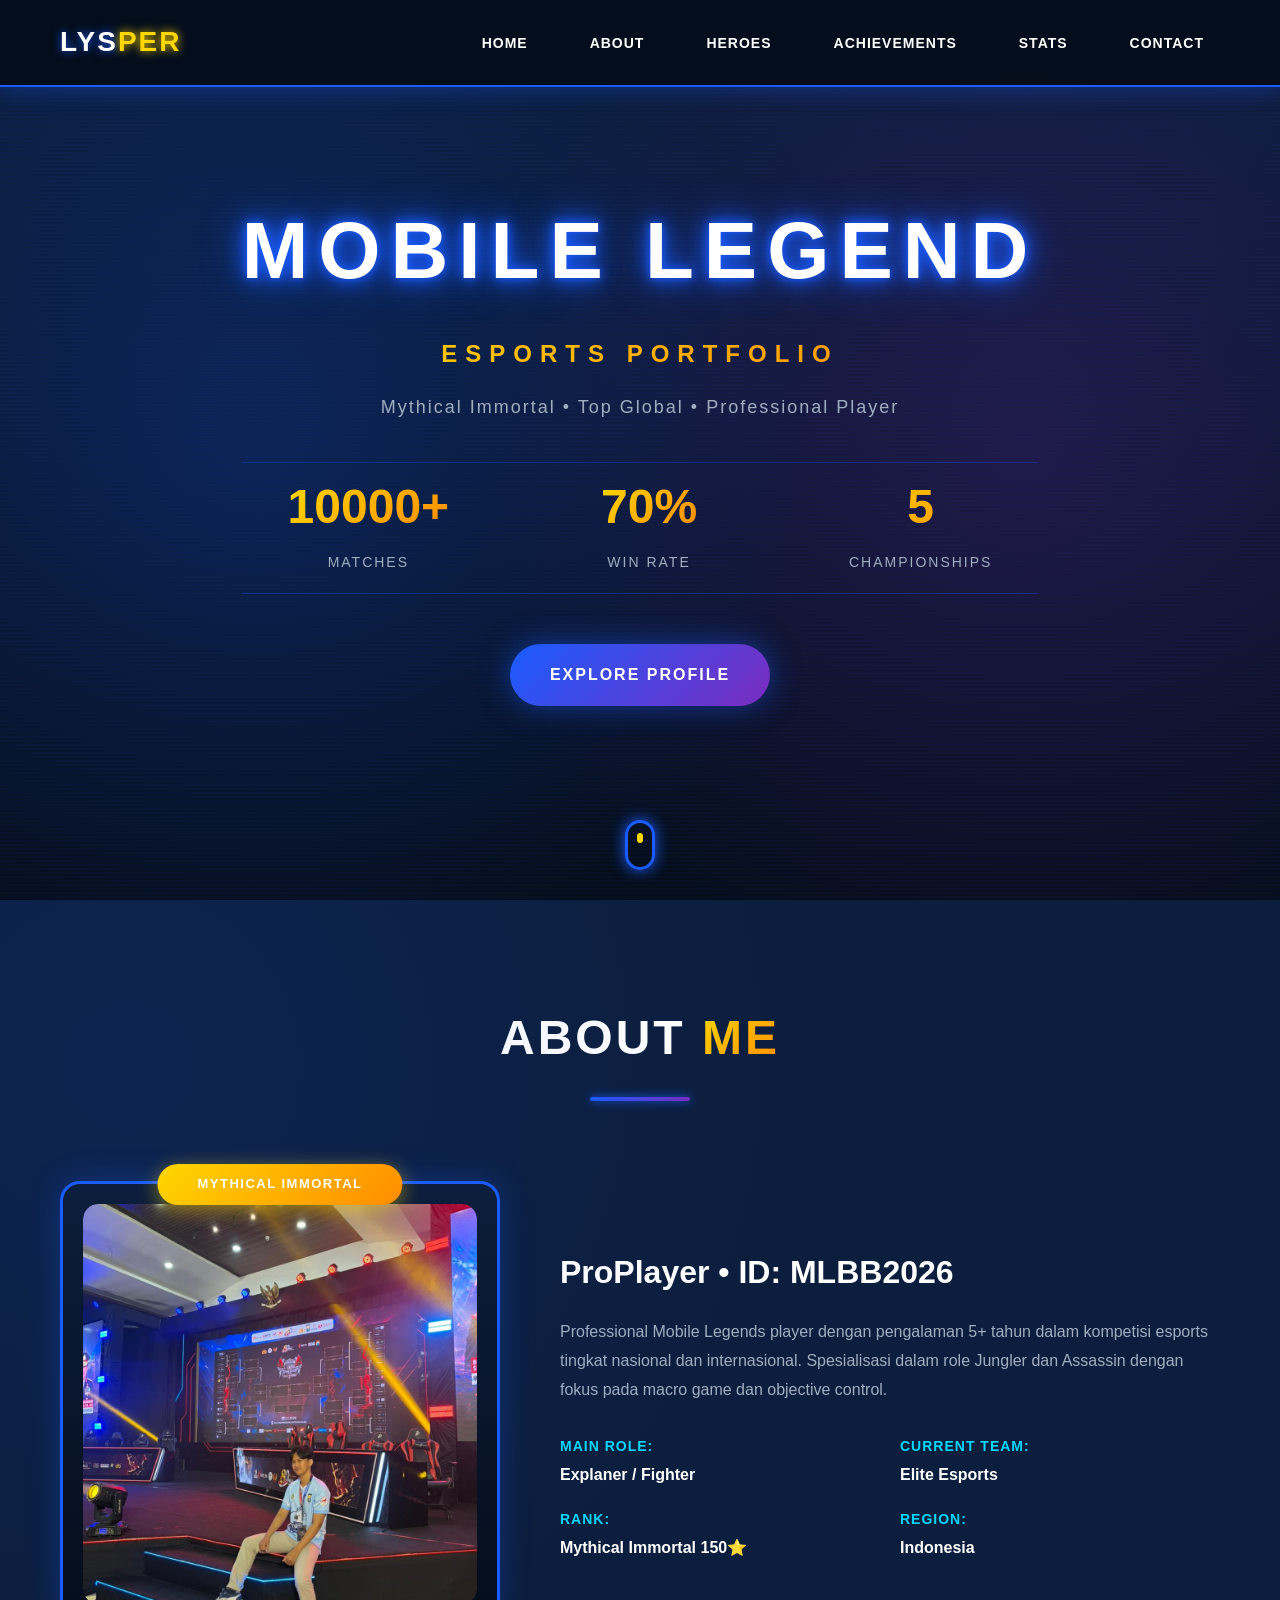
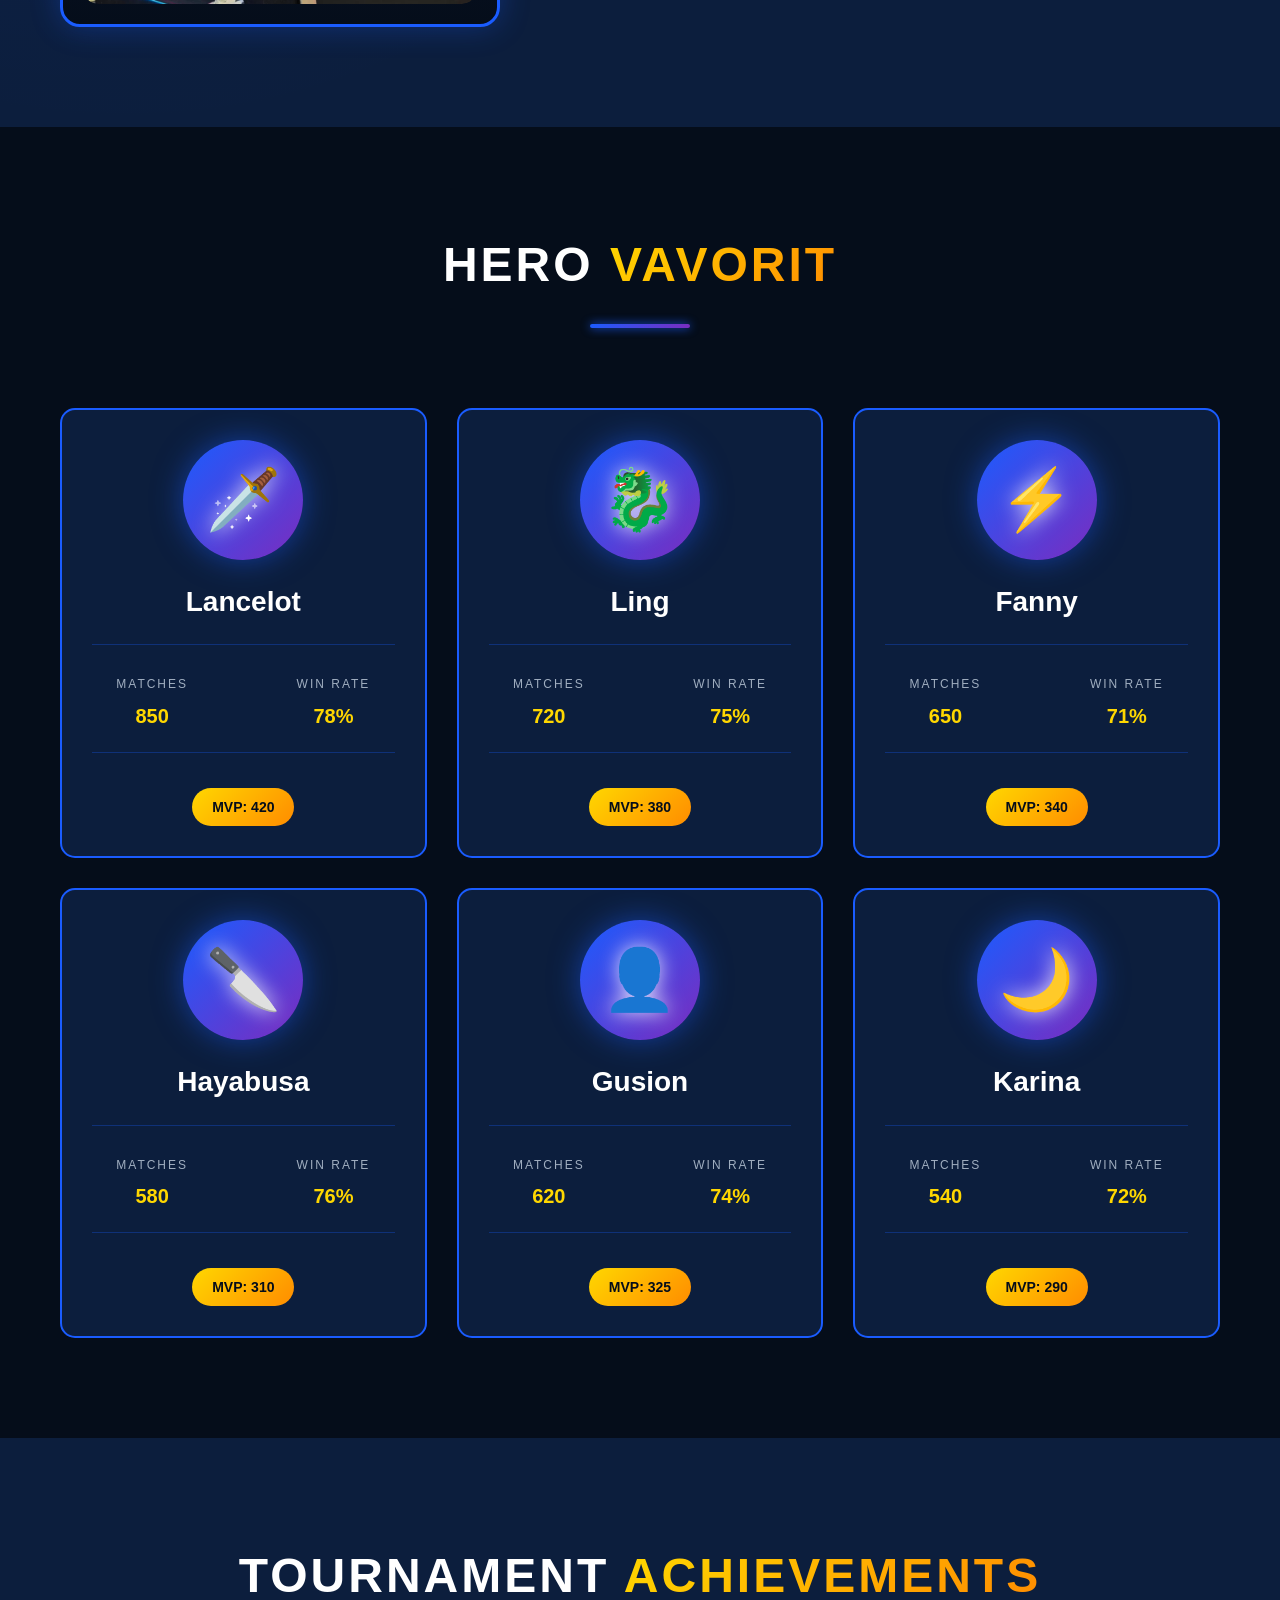
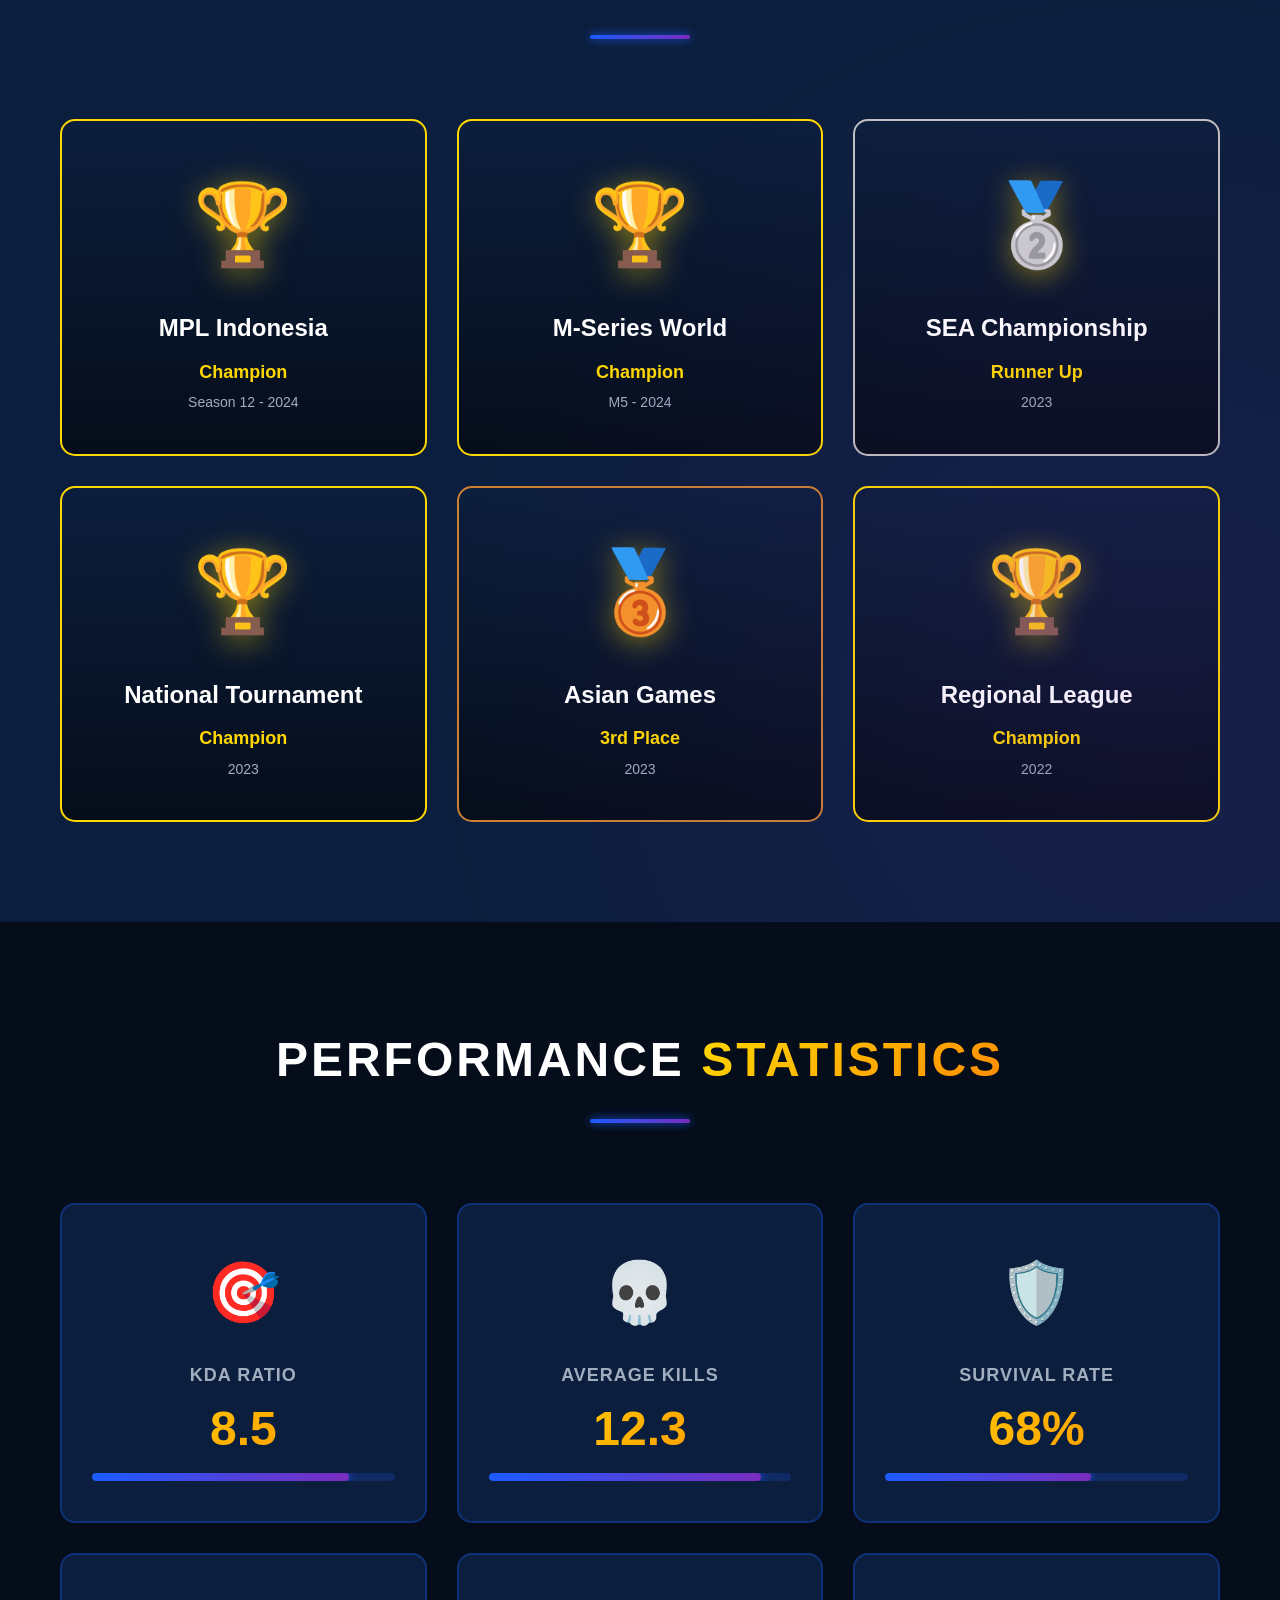
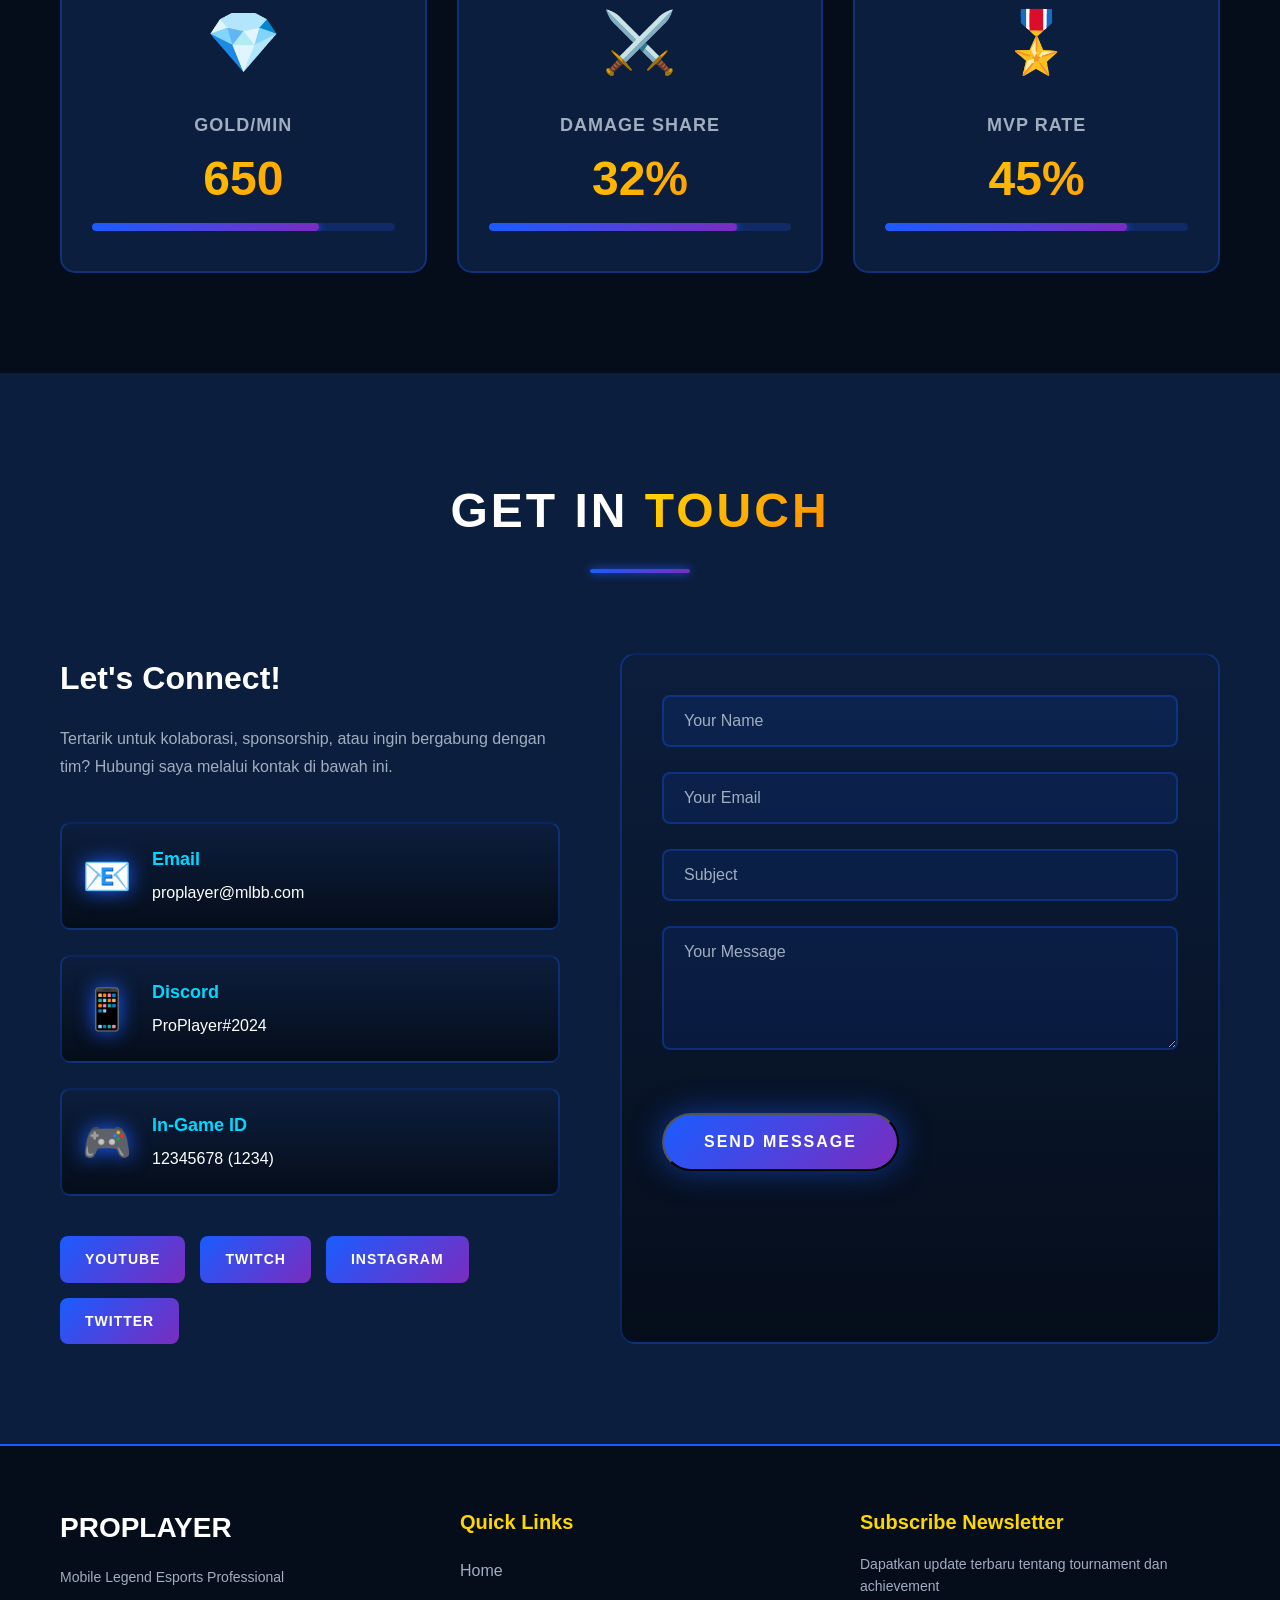
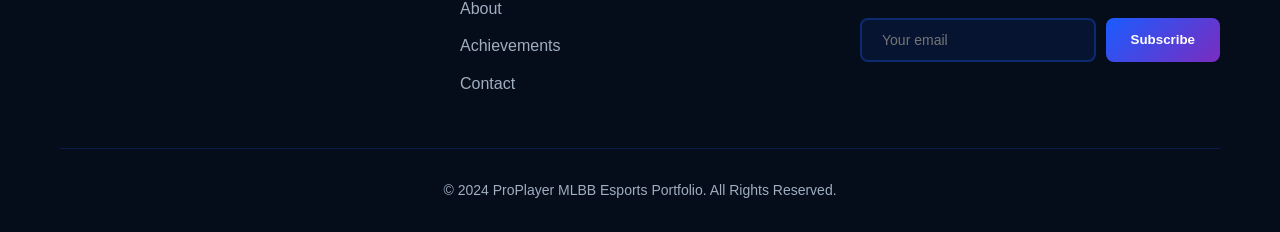
==== commit 71a70c99: "Update portfolio: tambah gambar profil, hilangkan efek biru, dan perbaiki badge Mythical Immortal" ====
--- a/Team Lysper/portfolio.html
+++ b/Team Lysper/portfolio.html
@@ -35,7 +35,7 @@
             <p class="hero-description">Mythical Immortal • Top Global • Professional Player</p>
             <div class="hero-stats">
                 <div class="stat-item">
-                    <div class="stat-number">2500+</div>
+                    <div class="stat-number">10000+</div>
                     <div class="stat-label">Matches</div>
                 </div>
                 <div class="stat-item">
@@ -43,7 +43,7 @@
                     <div class="stat-label">Win Rate</div>
                 </div>
                 <div class="stat-item">
-                    <div class="stat-number">15</div>
+                    <div class="stat-number">5</div>
                     <div class="stat-label">Championships</div>
                 </div>
             </div>
@@ -66,7 +66,7 @@
                     <div class="image-frame">
                         <div class="rank-badge">MYTHICAL IMMORTAL</div>
                         <div class="image-placeholder">
-                            <div class="mlbb-icon">⚔️</div>
+                            <img src="images/profil.jpeg" alt="ProPlayer Profile" style="width: 100%; height: 100%; object-fit: cover;">
                         </div>
                     </div>
                 </div>
--- a/Team Lysper/portfolio.css
+++ b/Team Lysper/portfolio.css
@@ -438,23 +438,24 @@
 
 .rank-badge {
     position: absolute;
-    top: -15px;
+    top: -20px;
     left: 50%;
     transform: translateX(-50%);
     background: var(--gradient-gold);
-    padding: 8px 25px;
-    border-radius: 20px;
+    padding: 10px 40px;
+    border-radius: 25px;
     font-weight: 900;
-    font-size: 12px;
-    letter-spacing: 2px;
+    font-size: 13px;
+    letter-spacing: 1.5px;
     box-shadow: 0 5px 20px rgba(255, 215, 0, 0.5);
-    z-index: 10;
+    z-index: 100;
+    white-space: nowrap;
 }
 
 .image-placeholder {
     width: 100%;
     height: 400px;
-    background: var(--gradient-dark);
+    background: transparent;
     border-radius: 15px;
     display: flex;
     align-items: center;
@@ -463,26 +464,10 @@
     overflow: hidden;
 }
 
-.image-placeholder::before {
-    content: '';
-    position: absolute;
-    top: -50%;
-    left: -50%;
-    width: 200%;
-    height: 200%;
-    background: conic-gradient(
-        from 0deg,
-        transparent 0deg,
-        var(--primary-blue) 90deg,
-        transparent 180deg
-    );
-    animation: rotate 4s linear infinite;
-}
-
-@keyframes rotate {
-    100% {
-        transform: rotate(360deg);
-    }
+.image-placeholder img {
+    position: relative;
+    z-index: 10;
+    border-radius: 15px;
 }
 
 .mlbb-icon {
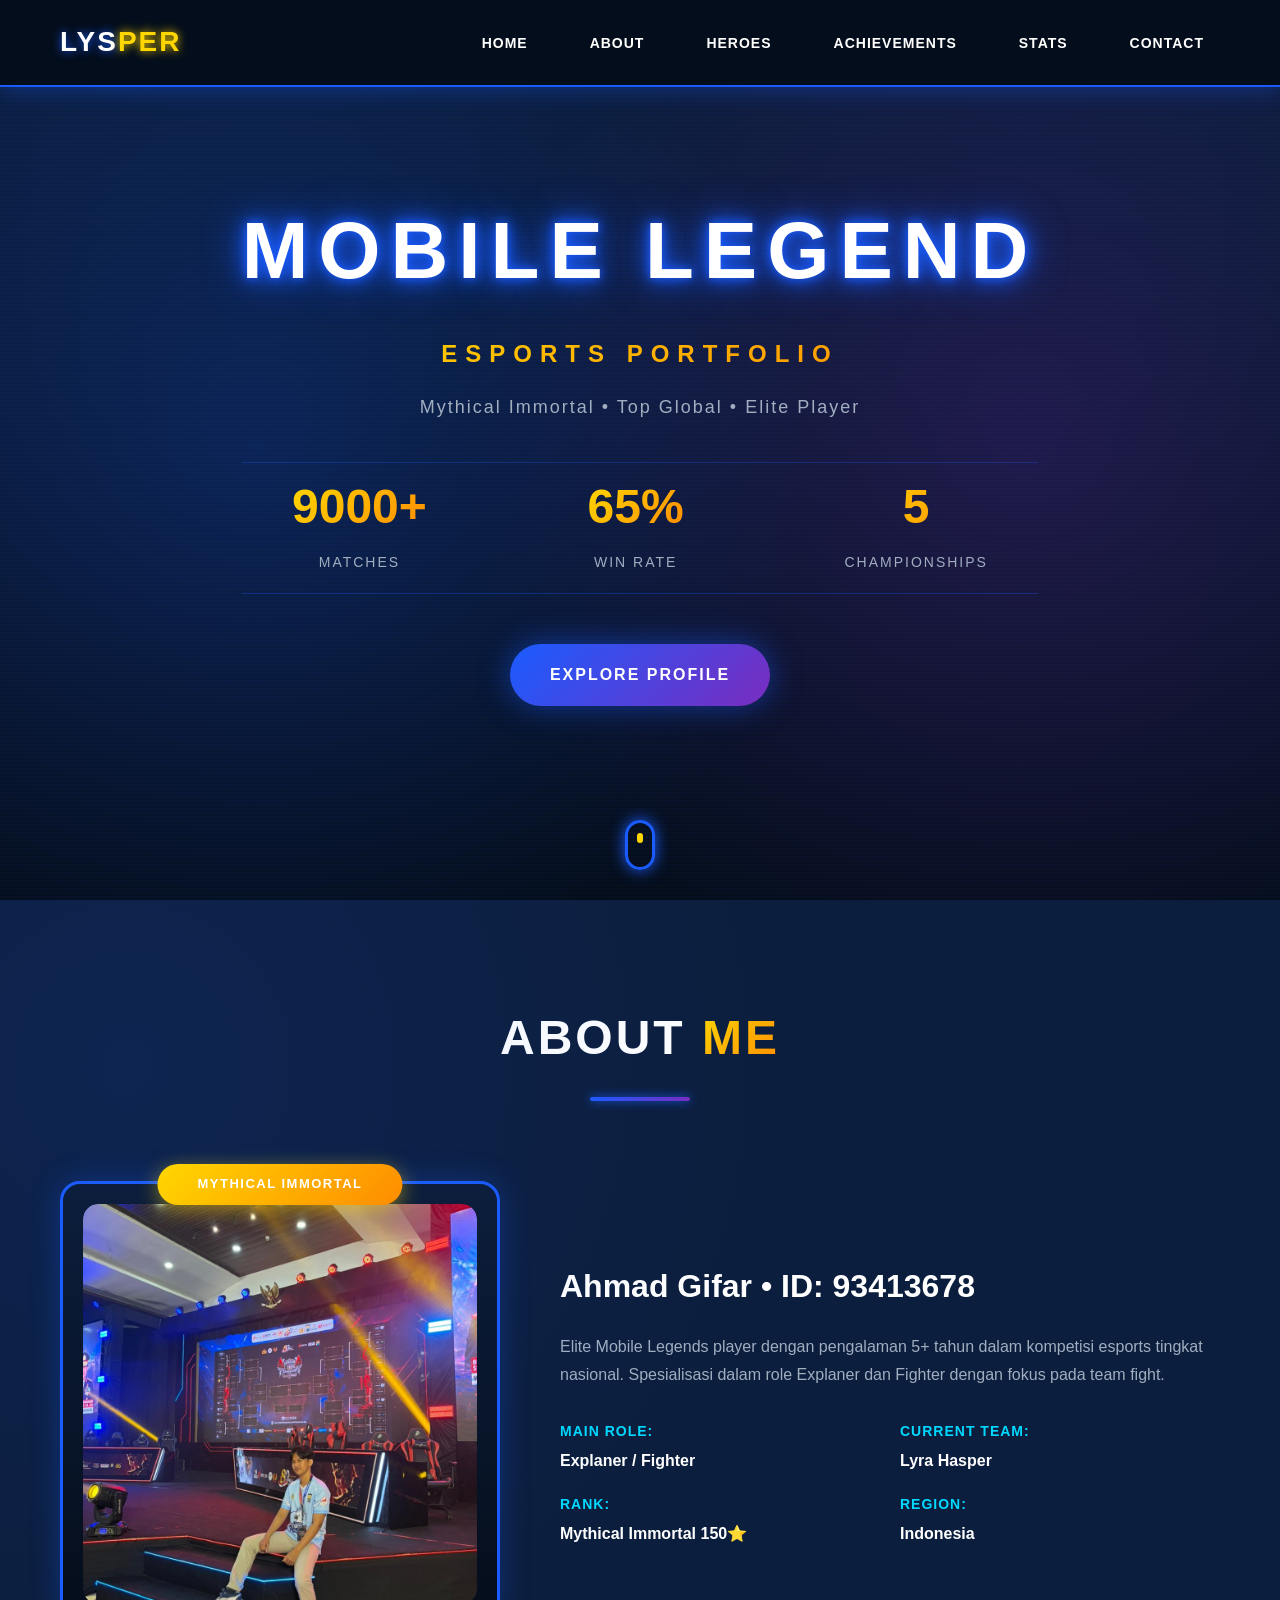
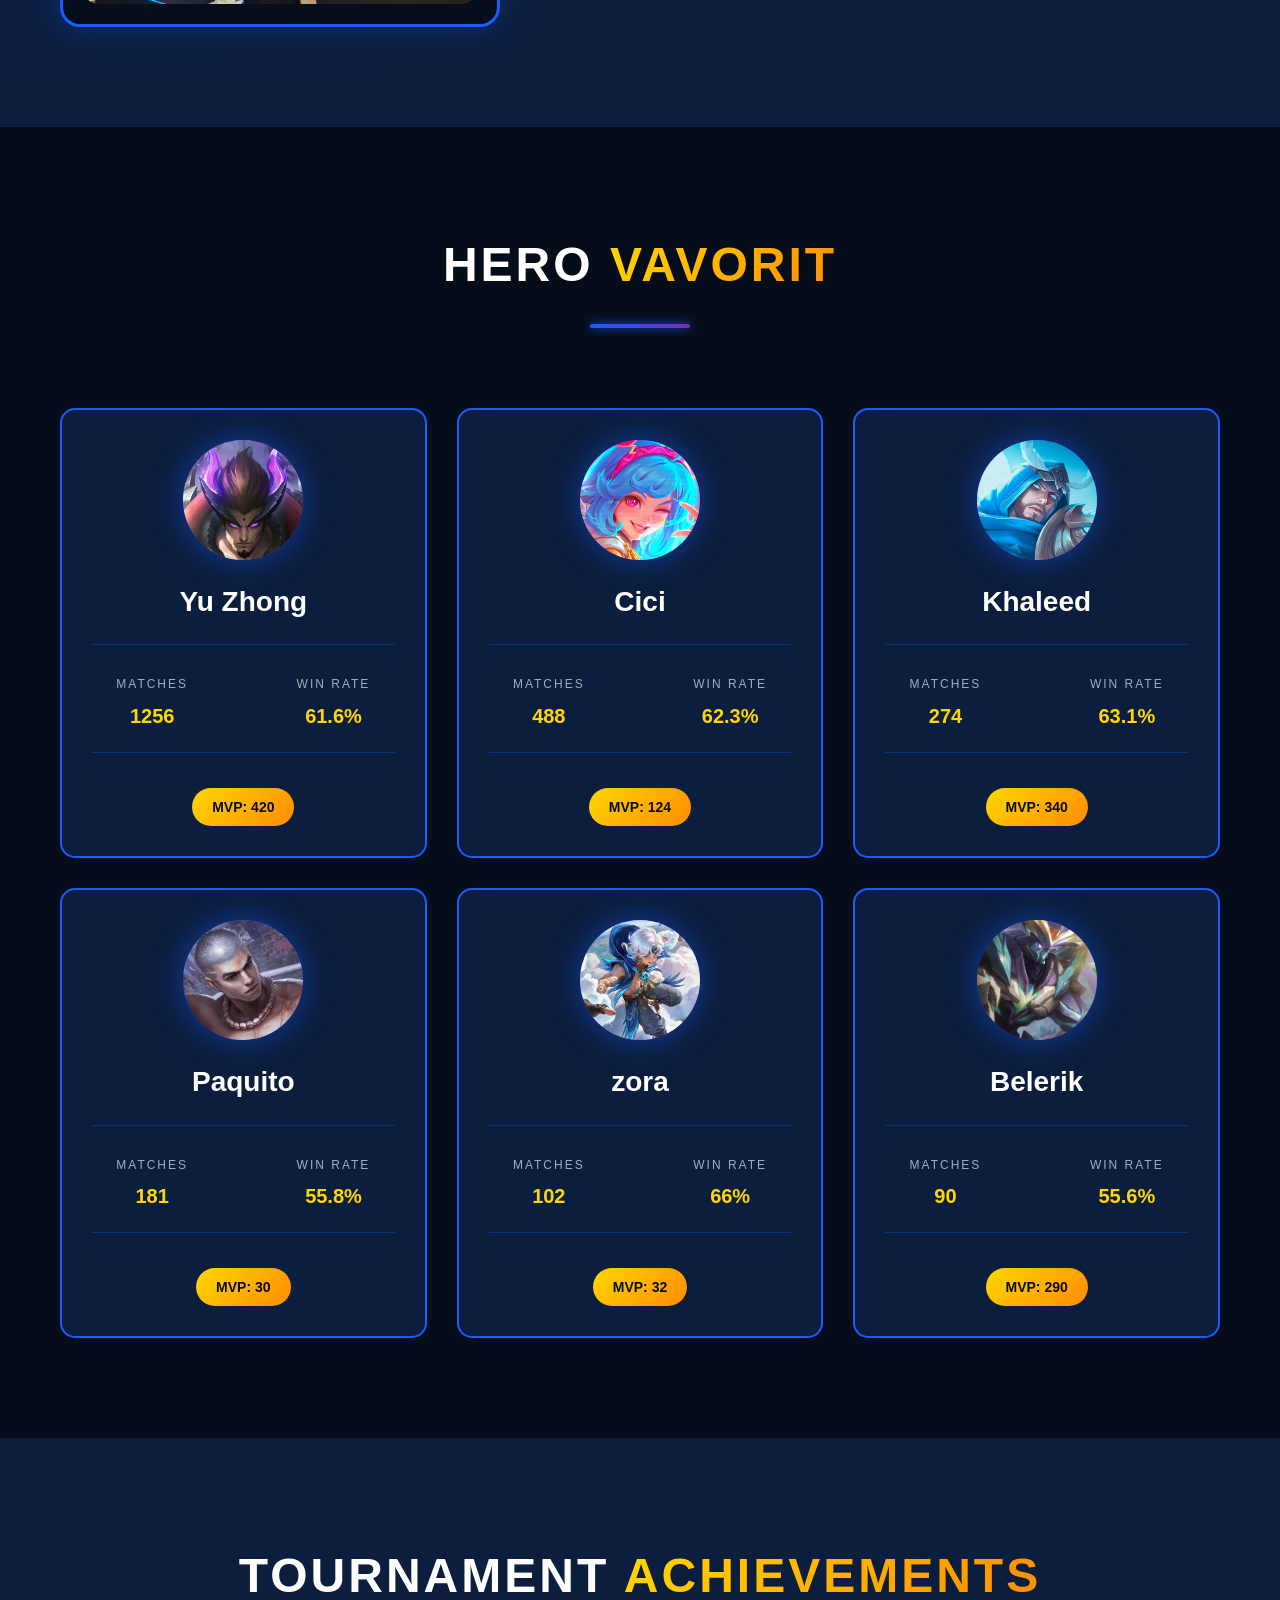
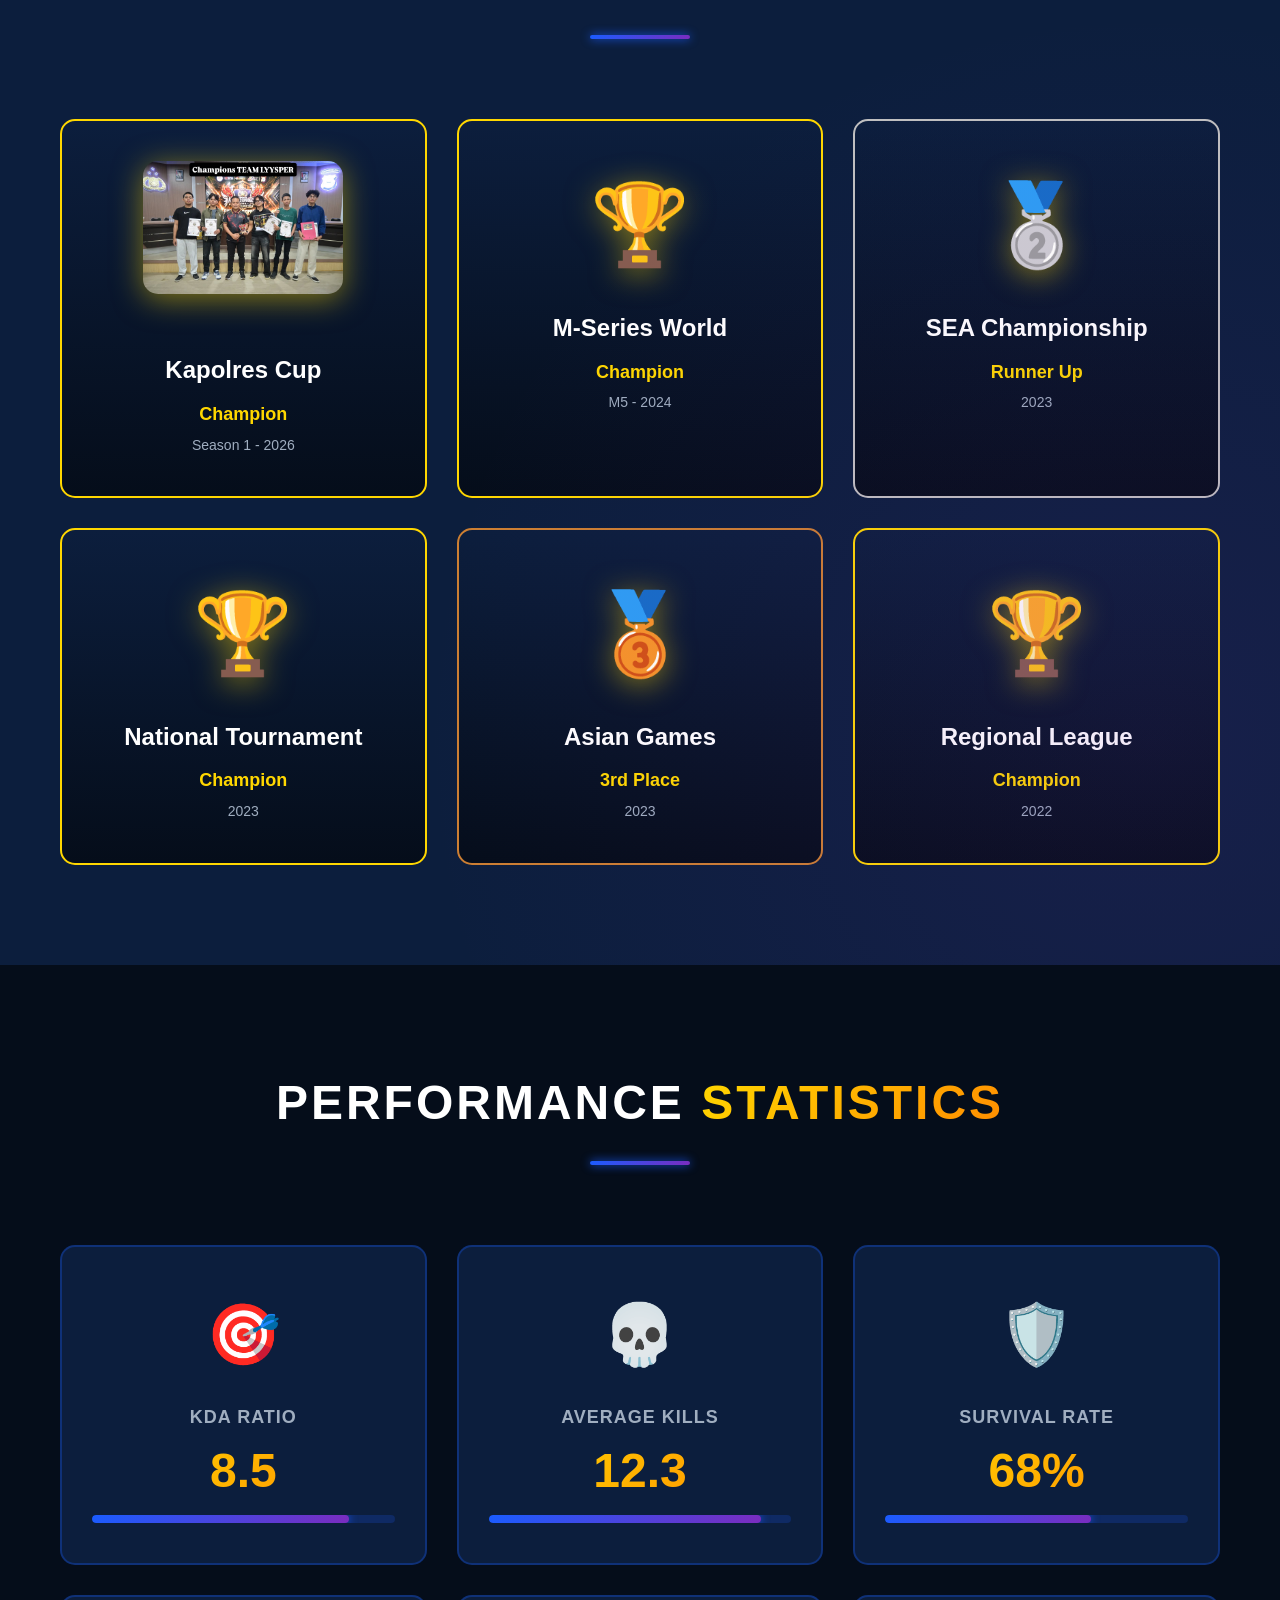
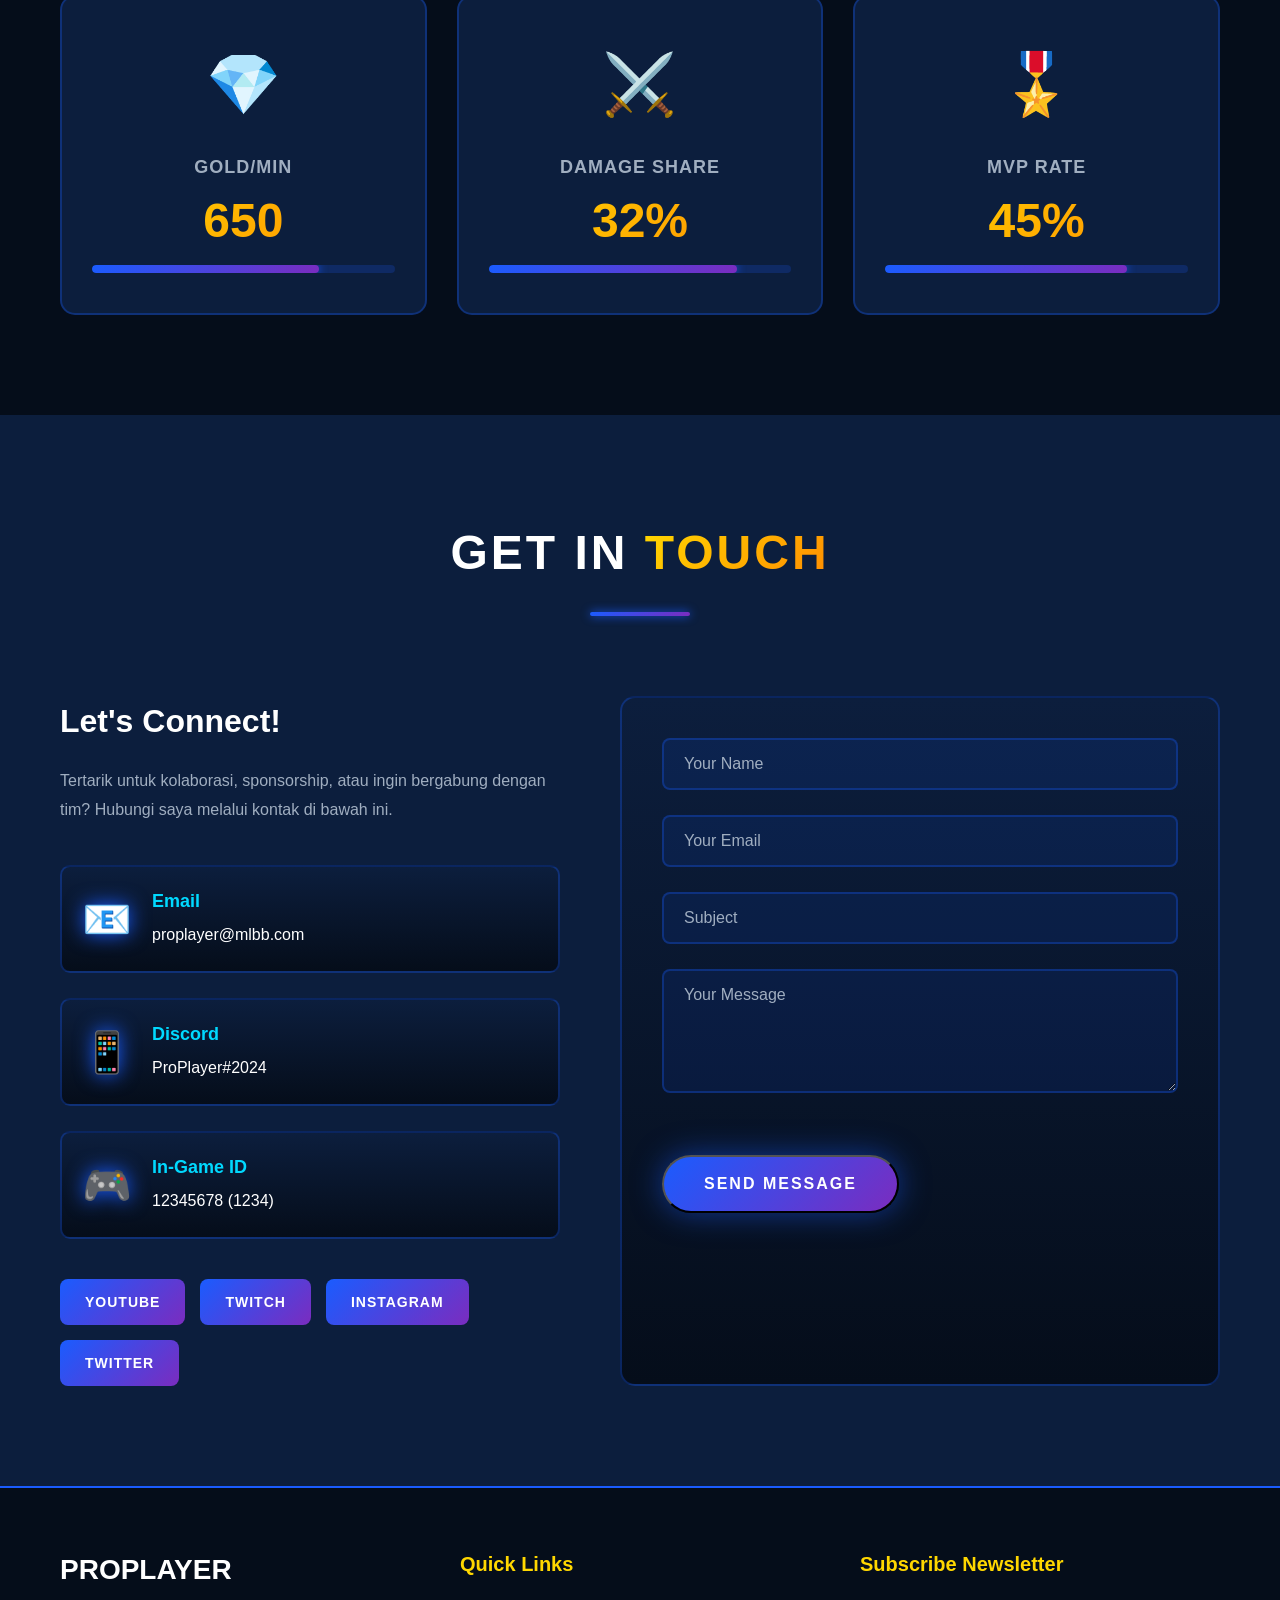
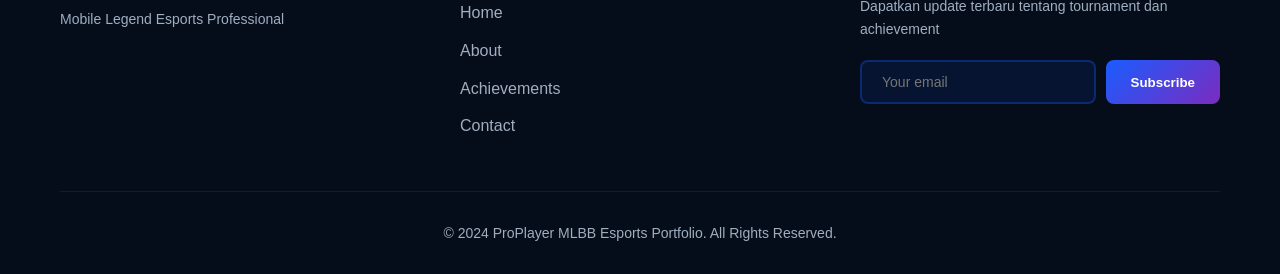
==== commit a3409f6f: "ganti icon" ====
--- a/Team Lysper/portfolio.html
+++ b/Team Lysper/portfolio.html
@@ -32,14 +32,14 @@
                 <h1 class="glitch" data-text="MOBILE LEGEND">MOBILE LEGEND</h1>
             </div>
             <h2 class="hero-subtitle">ESPORTS PORTFOLIO</h2>
-            <p class="hero-description">Mythical Immortal • Top Global • Professional Player</p>
+            <p class="hero-description">Mythical Immortal • Top Global • Elite Player</p>
             <div class="hero-stats">
                 <div class="stat-item">
-                    <div class="stat-number">10000+</div>
+                    <div class="stat-number">9000+</div>
                     <div class="stat-label">Matches</div>
                 </div>
                 <div class="stat-item">
-                    <div class="stat-number">70%</div>
+                    <div class="stat-number">65%</div>
                     <div class="stat-label">Win Rate</div>
                 </div>
                 <div class="stat-item">
@@ -71,10 +71,10 @@
                     </div>
                 </div>
                 <div class="about-text">
-                    <h3>ProPlayer • ID: <span class="highlight">MLBB2026</span></h3>
+                    <h3>Ahmad Gifar • ID: <span class="highlight">93413678</span></h3>
                     <p class="about-description">
-                        Professional Mobile Legends player dengan pengalaman 5+ tahun dalam kompetisi esports tingkat nasional dan internasional. 
-                        Spesialisasi dalam role Jungler dan Assassin dengan fokus pada macro game dan objective control.
+                        Elite Mobile Legends player dengan pengalaman 5+ tahun dalam kompetisi esports tingkat nasional. 
+                        Spesialisasi dalam role Explaner dan Fighter dengan fokus pada team fight.
                     </p>
                     <div class="info-grid">
                         <div class="info-item">
@@ -83,7 +83,7 @@
                         </div>
                         <div class="info-item">
                             <span class="info-label">Current Team:</span>
-                            <span class="info-value">Elite Esports</span>
+                            <span class="info-value">Lyra Hasper</span>
                         </div>
                         <div class="info-item">
                             <span class="info-label">Rank:</span>
@@ -109,17 +109,17 @@
             <div class="heroes-grid">
                 <div class="hero-card">
                     <div class="hero-image">
-                        <div class="hero-icon">🗡️</div>
-                    </div>
-                    <h3 class="hero-name">Lancelot</h3>
-                    <div class="hero-stats">
-                        <div class="hero-stat">
-                            <span class="stat-label">Matches</span>
-                            <span class="stat-value">850</span>
-                        </div>
-                        <div class="hero-stat">
-                            <span class="stat-label">Win Rate</span>
-                            <span class="stat-value">78%</span>
+                        <img src="images/yuzhong.jpg" alt="Yu Zhong" class="hero-icon-img">
+                    </div>
+                    <h3 class="hero-name">Yu Zhong</h3>
+                    <div class="hero-stats">
+                        <div class="hero-stat">
+                            <span class="stat-label">Matches</span>
+                            <span class="stat-value">1256</span>
+                        </div>
+                        <div class="hero-stat">
+                            <span class="stat-label">Win Rate</span>
+                            <span class="stat-value">61.6%</span>
                         </div>
                     </div>
                     <div class="hero-badge">MVP: 420</div>
@@ -127,35 +127,35 @@
 
                 <div class="hero-card">
                     <div class="hero-image">
-                        <div class="hero-icon">🐉</div>
-                    </div>
-                    <h3 class="hero-name">Ling</h3>
-                    <div class="hero-stats">
-                        <div class="hero-stat">
-                            <span class="stat-label">Matches</span>
-                            <span class="stat-value">720</span>
-                        </div>
-                        <div class="hero-stat">
-                            <span class="stat-label">Win Rate</span>
-                            <span class="stat-value">75%</span>
-                        </div>
-                    </div>
-                    <div class="hero-badge">MVP: 380</div>
-                </div>
-
-                <div class="hero-card">
-                    <div class="hero-image">
-                        <div class="hero-icon">⚡</div>
-                    </div>
-                    <h3 class="hero-name">Fanny</h3>
-                    <div class="hero-stats">
-                        <div class="hero-stat">
-                            <span class="stat-label">Matches</span>
-                            <span class="stat-value">650</span>
-                        </div>
-                        <div class="hero-stat">
-                            <span class="stat-label">Win Rate</span>
-                            <span class="stat-value">71%</span>
+                        <img src="images/cici.jpg" alt="Cici" class="hero-icon-img">
+                    </div>
+                    <h3 class="hero-name">Cici</h3>
+                    <div class="hero-stats">
+                        <div class="hero-stat">
+                            <span class="stat-label">Matches</span>
+                            <span class="stat-value">488</span>
+                        </div>
+                        <div class="hero-stat">
+                            <span class="stat-label">Win Rate</span>
+                            <span class="stat-value">62.3%</span>
+                        </div>
+                    </div>
+                    <div class="hero-badge">MVP: 124</div>
+                </div>
+
+                <div class="hero-card">
+                    <div class="hero-image">
+                        <img src="images/khaleed.jpg" alt="Khaleed" class="hero-icon-img">
+                    </div>
+                    <h3 class="hero-name">Khaleed</h3>
+                    <div class="hero-stats">
+                        <div class="hero-stat">
+                            <span class="stat-label">Matches</span>
+                            <span class="stat-value">274</span>
+                        </div>
+                        <div class="hero-stat">
+                            <span class="stat-label">Win Rate</span>
+                            <span class="stat-value">63.1%</span>
                         </div>
                     </div>
                     <div class="hero-badge">MVP: 340</div>
@@ -163,53 +163,53 @@
 
                 <div class="hero-card">
                     <div class="hero-image">
-                        <div class="hero-icon">🔪</div>
-                    </div>
-                    <h3 class="hero-name">Hayabusa</h3>
-                    <div class="hero-stats">
-                        <div class="hero-stat">
-                            <span class="stat-label">Matches</span>
-                            <span class="stat-value">580</span>
-                        </div>
-                        <div class="hero-stat">
-                            <span class="stat-label">Win Rate</span>
-                            <span class="stat-value">76%</span>
-                        </div>
-                    </div>
-                    <div class="hero-badge">MVP: 310</div>
-                </div>
-
-                <div class="hero-card">
-                    <div class="hero-image">
-                        <div class="hero-icon">👤</div>
-                    </div>
-                    <h3 class="hero-name">Gusion</h3>
-                    <div class="hero-stats">
-                        <div class="hero-stat">
-                            <span class="stat-label">Matches</span>
-                            <span class="stat-value">620</span>
-                        </div>
-                        <div class="hero-stat">
-                            <span class="stat-label">Win Rate</span>
-                            <span class="stat-value">74%</span>
-                        </div>
-                    </div>
-                    <div class="hero-badge">MVP: 325</div>
-                </div>
-
-                <div class="hero-card">
-                    <div class="hero-image">
-                        <div class="hero-icon">🌙</div>
-                    </div>
-                    <h3 class="hero-name">Karina</h3>
-                    <div class="hero-stats">
-                        <div class="hero-stat">
-                            <span class="stat-label">Matches</span>
-                            <span class="stat-value">540</span>
-                        </div>
-                        <div class="hero-stat">
-                            <span class="stat-label">Win Rate</span>
-                            <span class="stat-value">72%</span>
+                        <img src="images/paquito.jpg" alt="Paquito" class="hero-icon-img">
+                    </div>
+                    <h3 class="hero-name">Paquito</h3>
+                    <div class="hero-stats">
+                        <div class="hero-stat">
+                            <span class="stat-label">Matches</span>
+                            <span class="stat-value">181</span>
+                        </div>
+                        <div class="hero-stat">
+                            <span class="stat-label">Win Rate</span>
+                            <span class="stat-value">55.8%</span>
+                        </div>
+                    </div>
+                    <div class="hero-badge">MVP: 30</div>
+                </div>
+
+                <div class="hero-card">
+                    <div class="hero-image">
+                        <img src="images/zora.jpg" alt="Zora" class="hero-icon-img">
+                    </div>
+                    <h3 class="hero-name">zora</h3>
+                    <div class="hero-stats">
+                        <div class="hero-stat">
+                            <span class="stat-label">Matches</span>
+                            <span class="stat-value">102</span>
+                        </div>
+                        <div class="hero-stat">
+                            <span class="stat-label">Win Rate</span>
+                            <span class="stat-value">66%</span>
+                        </div>
+                    </div>
+                    <div class="hero-badge">MVP: 32</div>
+                </div>
+
+                <div class="hero-card">
+                    <div class="hero-image">
+                        <img src="images/belerik.jpg" alt="Belerik" class="hero-icon-img">
+                    </div>
+                    <h3 class="hero-name">Belerik</h3>
+                    <div class="hero-stats">
+                        <div class="hero-stat">
+                            <span class="stat-label">Matches</span>
+                            <span class="stat-value">90</span>
+                        </div>
+                        <div class="hero-stat">
+                            <span class="stat-label">Win Rate</span>
+                            <span class="stat-value">55.6%</span>
                         </div>
                     </div>
                     <div class="hero-badge">MVP: 290</div>
@@ -227,10 +227,12 @@
             </div>
             <div class="achievements-grid">
                 <div class="achievement-card gold">
-                    <div class="achievement-icon">🏆</div>
-                    <h3>MPL Indonesia</h3>
+                    <div class="achievement-icon">
+                        <img src="images/lysperchampion.jpeg" alt="Lysper Champion" style="width: 100%; height: auto; max-width: 200px; object-fit: contain; border-radius: 15px;">
+                    </div>
+                    <h3>Kapolres Cup</h3>
                     <p class="achievement-position">Champion</p>
-                    <p class="achievement-year">Season 12 - 2024</p>
+                    <p class="achievement-year">Season 1 - 2026</p>
                 </div>
                 <div class="achievement-card gold">
                     <div class="achievement-icon">🏆</div>
--- a/Team Lysper/portfolio.css
+++ b/Team Lysper/portfolio.css
@@ -585,6 +585,13 @@
     filter: drop-shadow(0 0 10px rgba(255, 255, 255, 0.8));
 }
 
+.hero-icon-img {
+    width: 100%;
+    height: 100%;
+    object-fit: cover;
+    border-radius: 50%;
+}
+
 .hero-name {
     font-size: 28px;
     font-weight: 900;
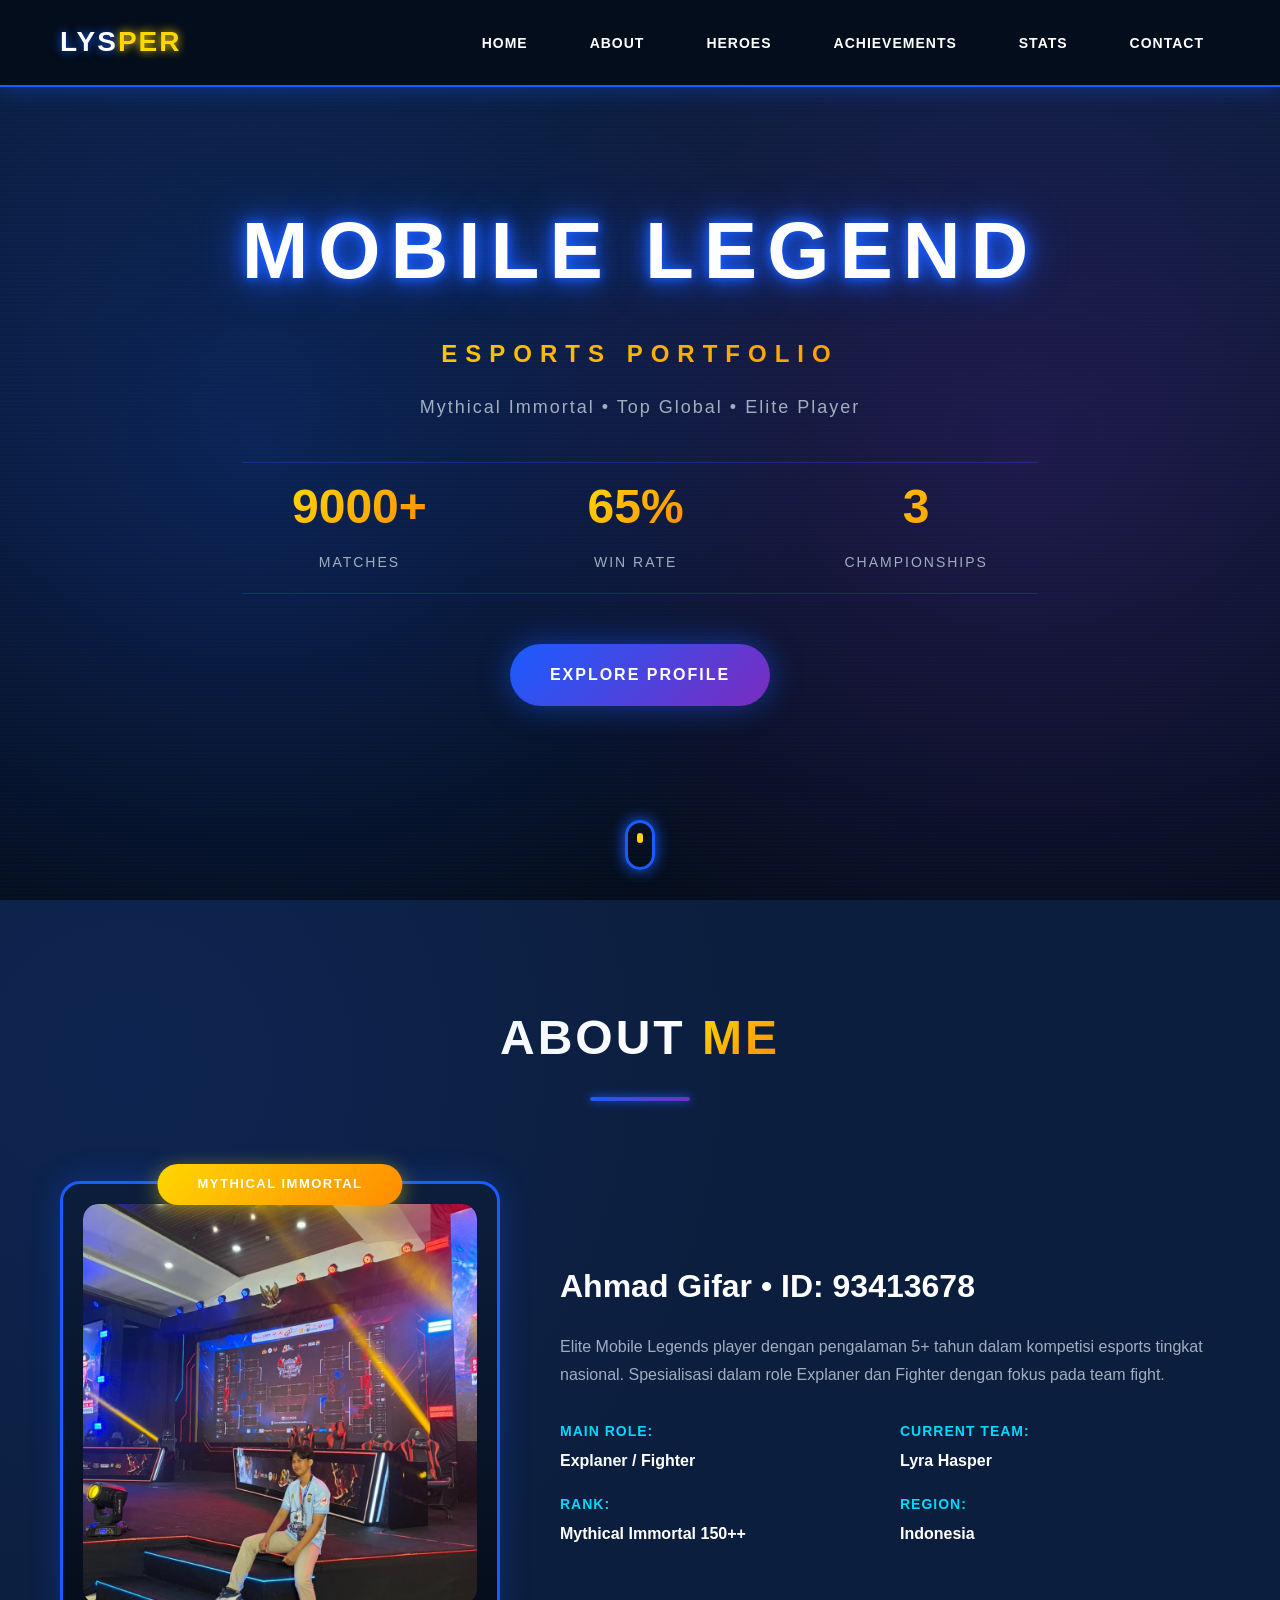
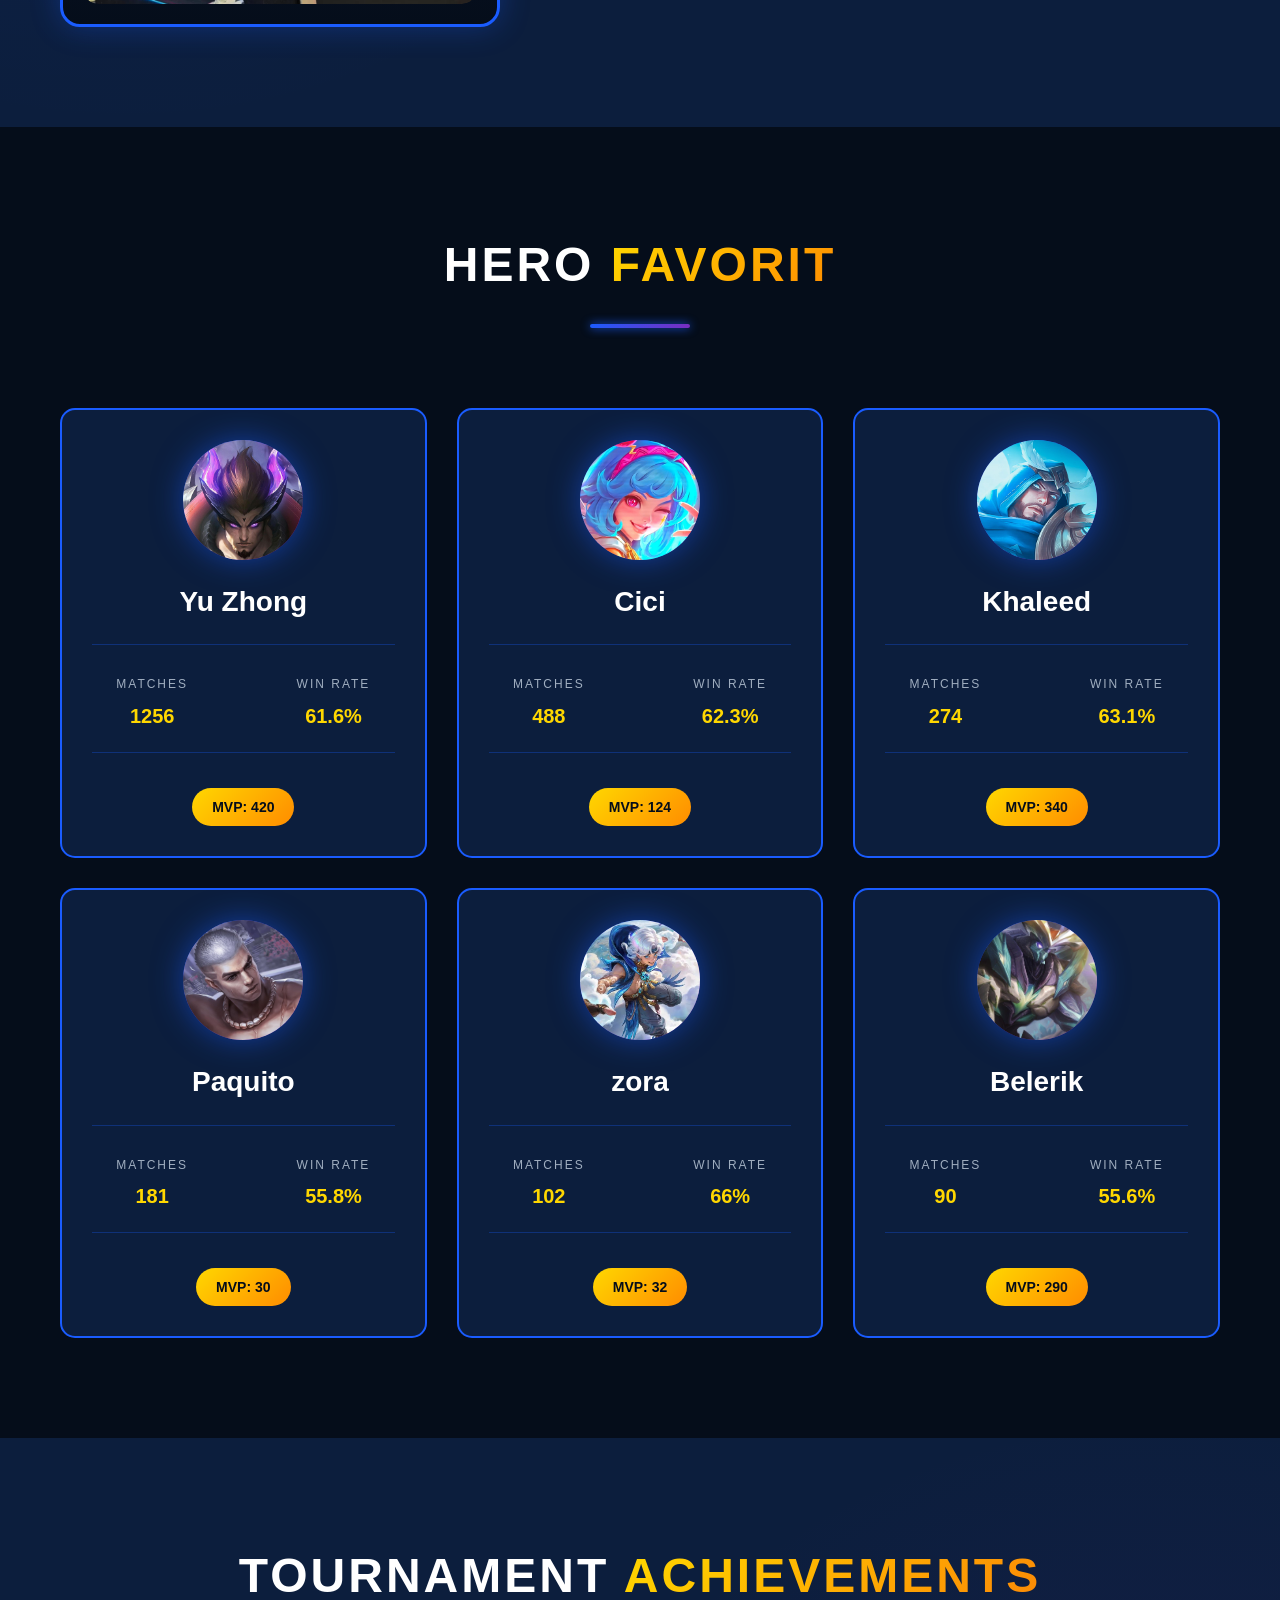
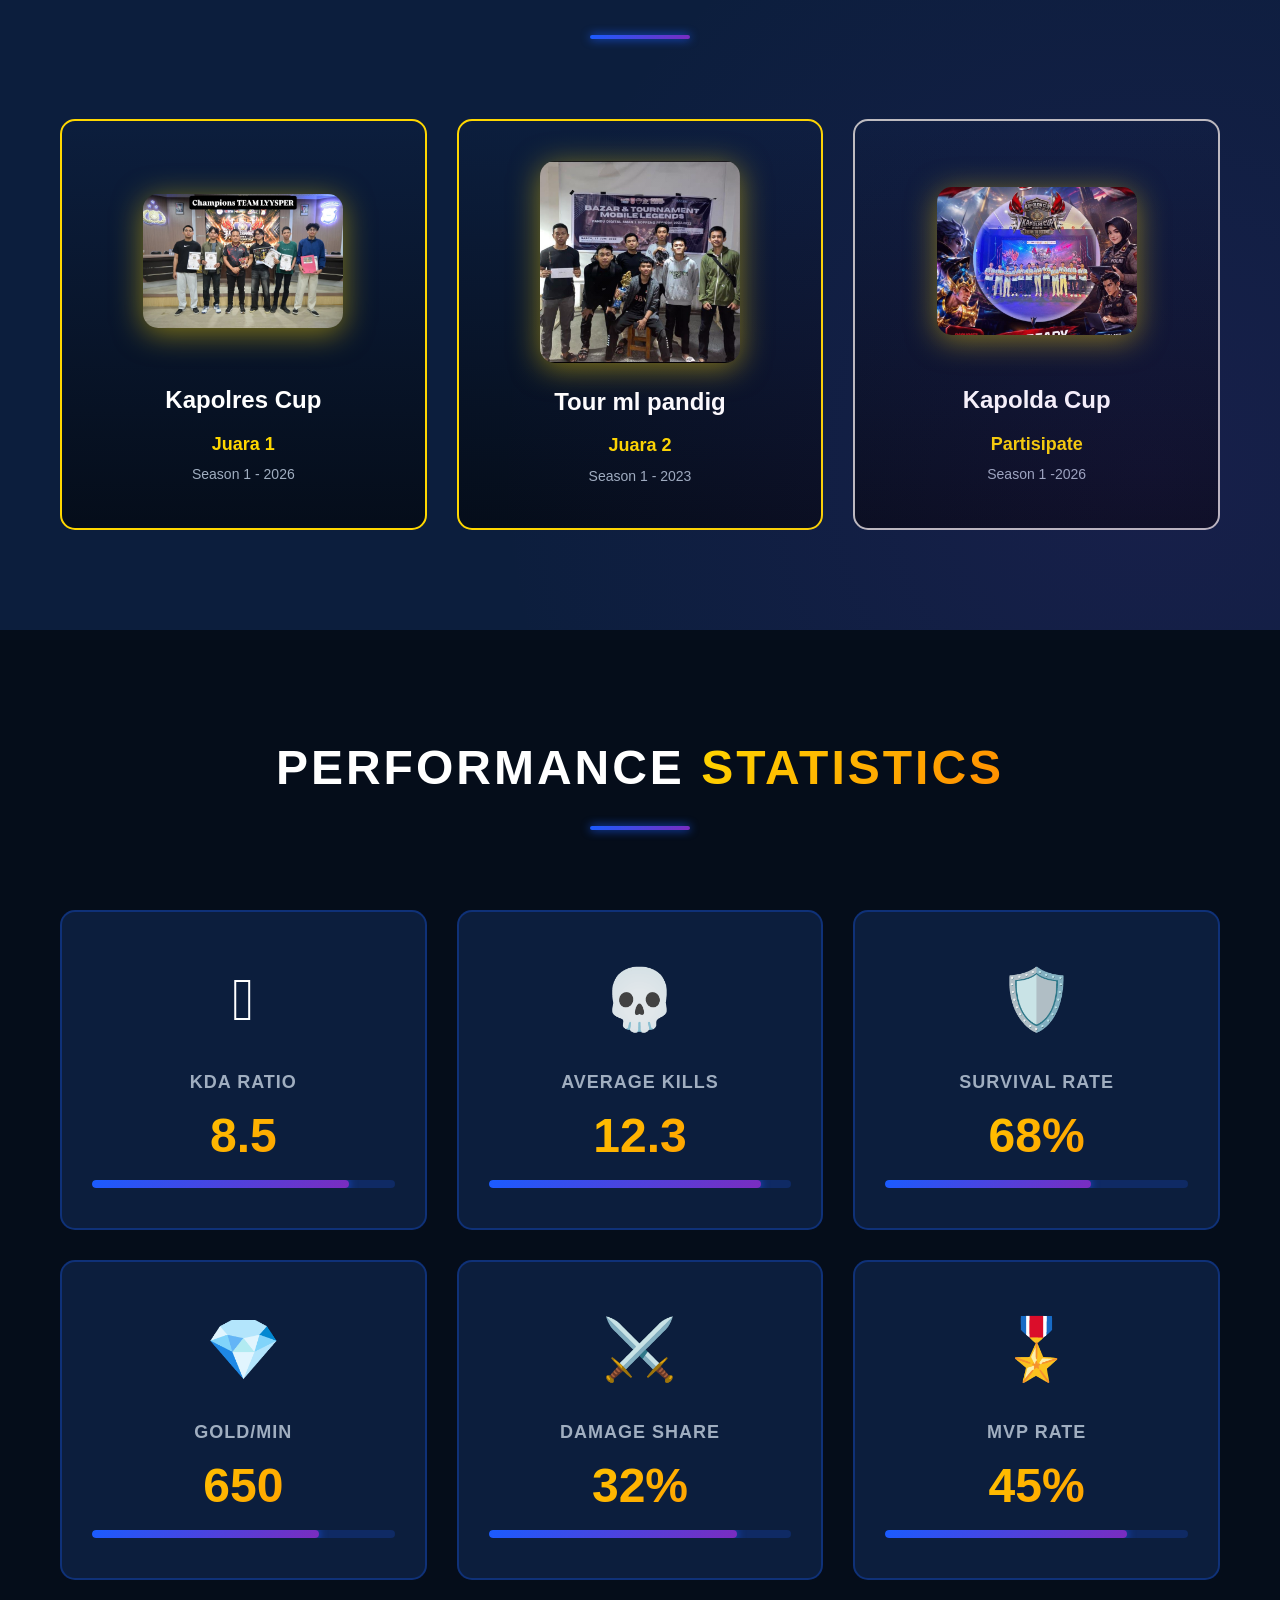
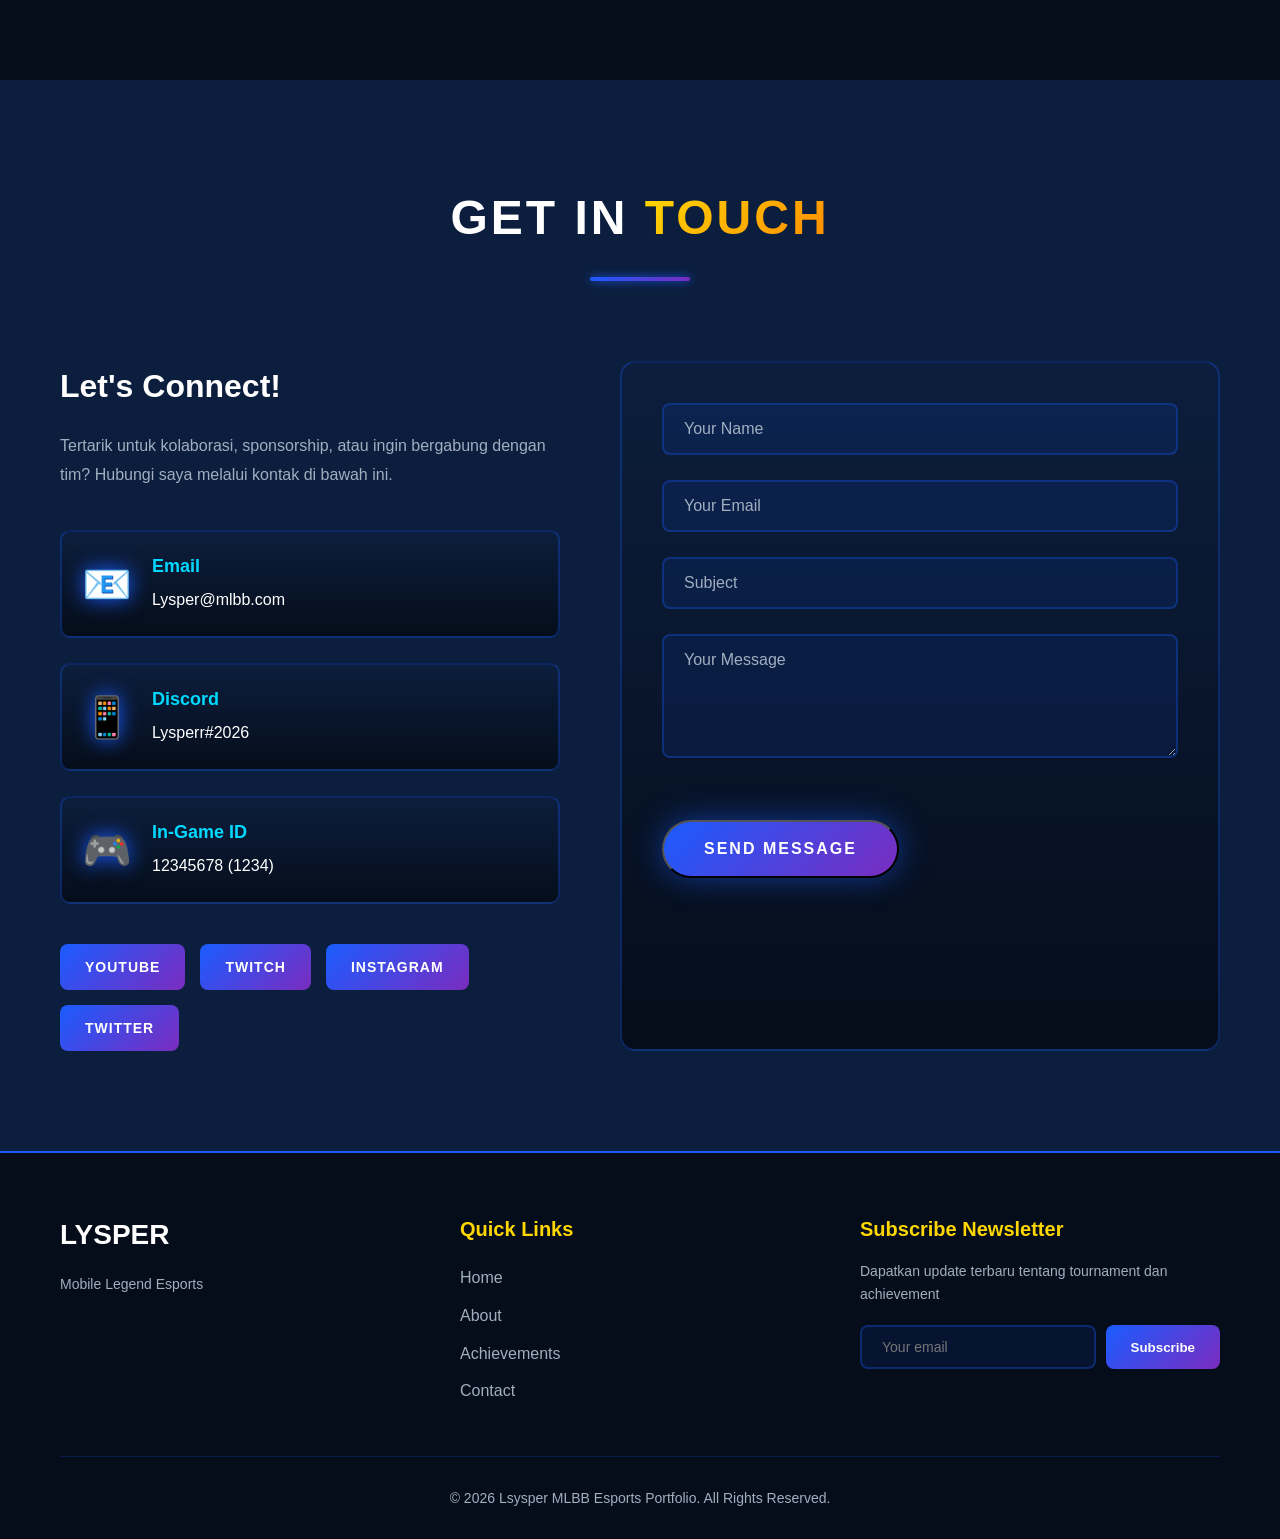
==== commit adc34fdc: "Update Team Lysper portfolio: remove bounce animation, add achievement images, and add new projects" ====
--- a/Team Lysper/portfolio.html
+++ b/Team Lysper/portfolio.html
@@ -3,7 +3,7 @@
 <head>
     <meta charset="UTF-8">
     <meta name="viewport" content="width=device-width, initial-scale=1.0">
-    <title>ProPlayer - Mobile Legend Esports Portfolio</title>
+    <title>Lysper - Mobile Legend Esports Portfolio</title>
     <link rel="stylesheet" href="portfolio.css">
 </head>
 <body>
@@ -43,7 +43,7 @@
                     <div class="stat-label">Win Rate</div>
                 </div>
                 <div class="stat-item">
-                    <div class="stat-number">5</div>
+                    <div class="stat-number">3</div>
                     <div class="stat-label">Championships</div>
                 </div>
             </div>
@@ -87,7 +87,7 @@
                         </div>
                         <div class="info-item">
                             <span class="info-label">Rank:</span>
-                            <span class="info-value">Mythical Immortal 150⭐</span>
+                            <span class="info-value">Mythical Immortal 150++</span>
                         </div>
                         <div class="info-item">
                             <span class="info-label">Region:</span>
@@ -103,7 +103,7 @@
     <section id="heroes" class="heroes">
         <div class="container">
             <div class="section-header">
-                <h2 class="section-title">Hero <span class="highlight">Vavorit</span></h2>
+                <h2 class="section-title">Hero <span class="highlight">Favorit</span></h2>
                 <div class="title-underline"></div>
             </div>
             <div class="heroes-grid">
@@ -231,38 +231,24 @@
                         <img src="images/lysperchampion.jpeg" alt="Lysper Champion" style="width: 100%; height: auto; max-width: 200px; object-fit: contain; border-radius: 15px;">
                     </div>
                     <h3>Kapolres Cup</h3>
-                    <p class="achievement-position">Champion</p>
+                    <p class="achievement-position">Juara 1</p>
                     <p class="achievement-year">Season 1 - 2026</p>
                 </div>
                 <div class="achievement-card gold">
-                    <div class="achievement-icon">🏆</div>
-                    <h3>M-Series World</h3>
-                    <p class="achievement-position">Champion</p>
-                    <p class="achievement-year">M5 - 2024</p>
+                    <div class="achievement-icon">
+                        <img src="images/Bazar.jpeg" alt="Tour Ml Pandig" style="width: 100%; height: auto; max-width: 200px; object-fit: contain; border-radius: 15px;">
+                    </div>
+                    <h3>Tour ml pandig</h3>
+                    <p class="achievement-position">Juara 2</p>
+                    <p class="achievement-year">Season 1 - 2023</p>
                 </div>
                 <div class="achievement-card silver">
-                    <div class="achievement-icon">🥈</div>
-                    <h3>SEA Championship</h3>
-                    <p class="achievement-position">Runner Up</p>
-                    <p class="achievement-year">2023</p>
-                </div>
-                <div class="achievement-card gold">
-                    <div class="achievement-icon">🏆</div>
-                    <h3>National Tournament</h3>
-                    <p class="achievement-position">Champion</p>
-                    <p class="achievement-year">2023</p>
-                </div>
-                <div class="achievement-card bronze">
-                    <div class="achievement-icon">🥉</div>
-                    <h3>Asian Games</h3>
-                    <p class="achievement-position">3rd Place</p>
-                    <p class="achievement-year">2023</p>
-                </div>
-                <div class="achievement-card gold">
-                    <div class="achievement-icon">🏆</div>
-                    <h3>Regional League</h3>
-                    <p class="achievement-position">Champion</p>
-                    <p class="achievement-year">2022</p>
+                    <div class="achievement-icon">
+                        <img src="images/Kapolda.jpeg" alt="Kapolda Cup" style="width: 100%; height: auto; max-width: 200px; object-fit: contain; border-radius: 15px;">
+                    </div>
+                    <h3>Kapolda Cup</h3>
+                    <p class="achievement-position">Partisipate</p>
+                    <p class="achievement-year">Season 1 -2026</p>
                 </div>
             </div>
         </div>
@@ -277,7 +263,7 @@
             </div>
             <div class="stats-grid">
                 <div class="stat-card">
-                    <div class="stat-icon">🎯</div>
+                    <div class="stat-icon">𖤓</div>
                     <h3 class="stat-title">KDA Ratio</h3>
                     <p class="stat-number">8.5</p>
                     <div class="stat-bar">
@@ -344,14 +330,14 @@
                             <div class="method-icon">📧</div>
                             <div class="method-info">
                                 <h4>Email</h4>
-                                <p>proplayer@mlbb.com</p>
+                                <p>Lysper@mlbb.com</p>
                             </div>
                         </div>
                         <div class="contact-method">
                             <div class="method-icon">📱</div>
                             <div class="method-info">
                                 <h4>Discord</h4>
-                                <p>ProPlayer#2024</p>
+                                <p>Lysperr#2026</p>
                             </div>
                         </div>
                         <div class="contact-method">
@@ -395,8 +381,8 @@
         <div class="container">
             <div class="footer-content">
                 <div class="footer-brand">
-                    <h3>PRO<span class="highlight">PLAYER</span></h3>
-                    <p>Mobile Legend Esports Professional</p>
+                    <h3>LYS<span class="highlight">PER</span></h3>
+                    <p>Mobile Legend Esports</p>
                 </div>
                 <div class="footer-links">
                     <h4>Quick Links</h4>
@@ -417,7 +403,7 @@
                 </div>
             </div>
             <div class="footer-bottom">
-                <p>&copy; 2024 ProPlayer MLBB Esports Portfolio. All Rights Reserved.</p>
+                <p>&copy; 2026 Lsysper MLBB Esports Portfolio. All Rights Reserved.</p>
             </div>
         </div>
     </footer>
--- a/Team Lysper/portfolio.css
+++ b/Team Lysper/portfolio.css
@@ -192,7 +192,6 @@
         0 0 10px var(--primary-blue),
         0 0 20px var(--primary-blue),
         0 0 40px var(--primary-blue);
-    animation: glitch 3s infinite;
     position: relative;
 }
 
@@ -711,16 +710,18 @@
     font-size: 80px;
     margin-bottom: 20px;
     filter: drop-shadow(0 5px 15px rgba(255, 215, 0, 0.5));
-    animation: float 3s ease-in-out infinite;
-}
-
-@keyframes float {
-    0%, 100% {
-        transform: translateY(0);
-    }
-    50% {
-        transform: translateY(-15px);
-    }
+    display: flex;
+    align-items: center;
+    justify-content: center;
+    min-height: 200px;
+}
+
+.achievement-icon img {
+    width: 100%;
+    height: 200px;
+    max-width: 250px;
+    object-fit: cover;
+    border-radius: 15px;
 }
 
 .achievement-card h3 {
